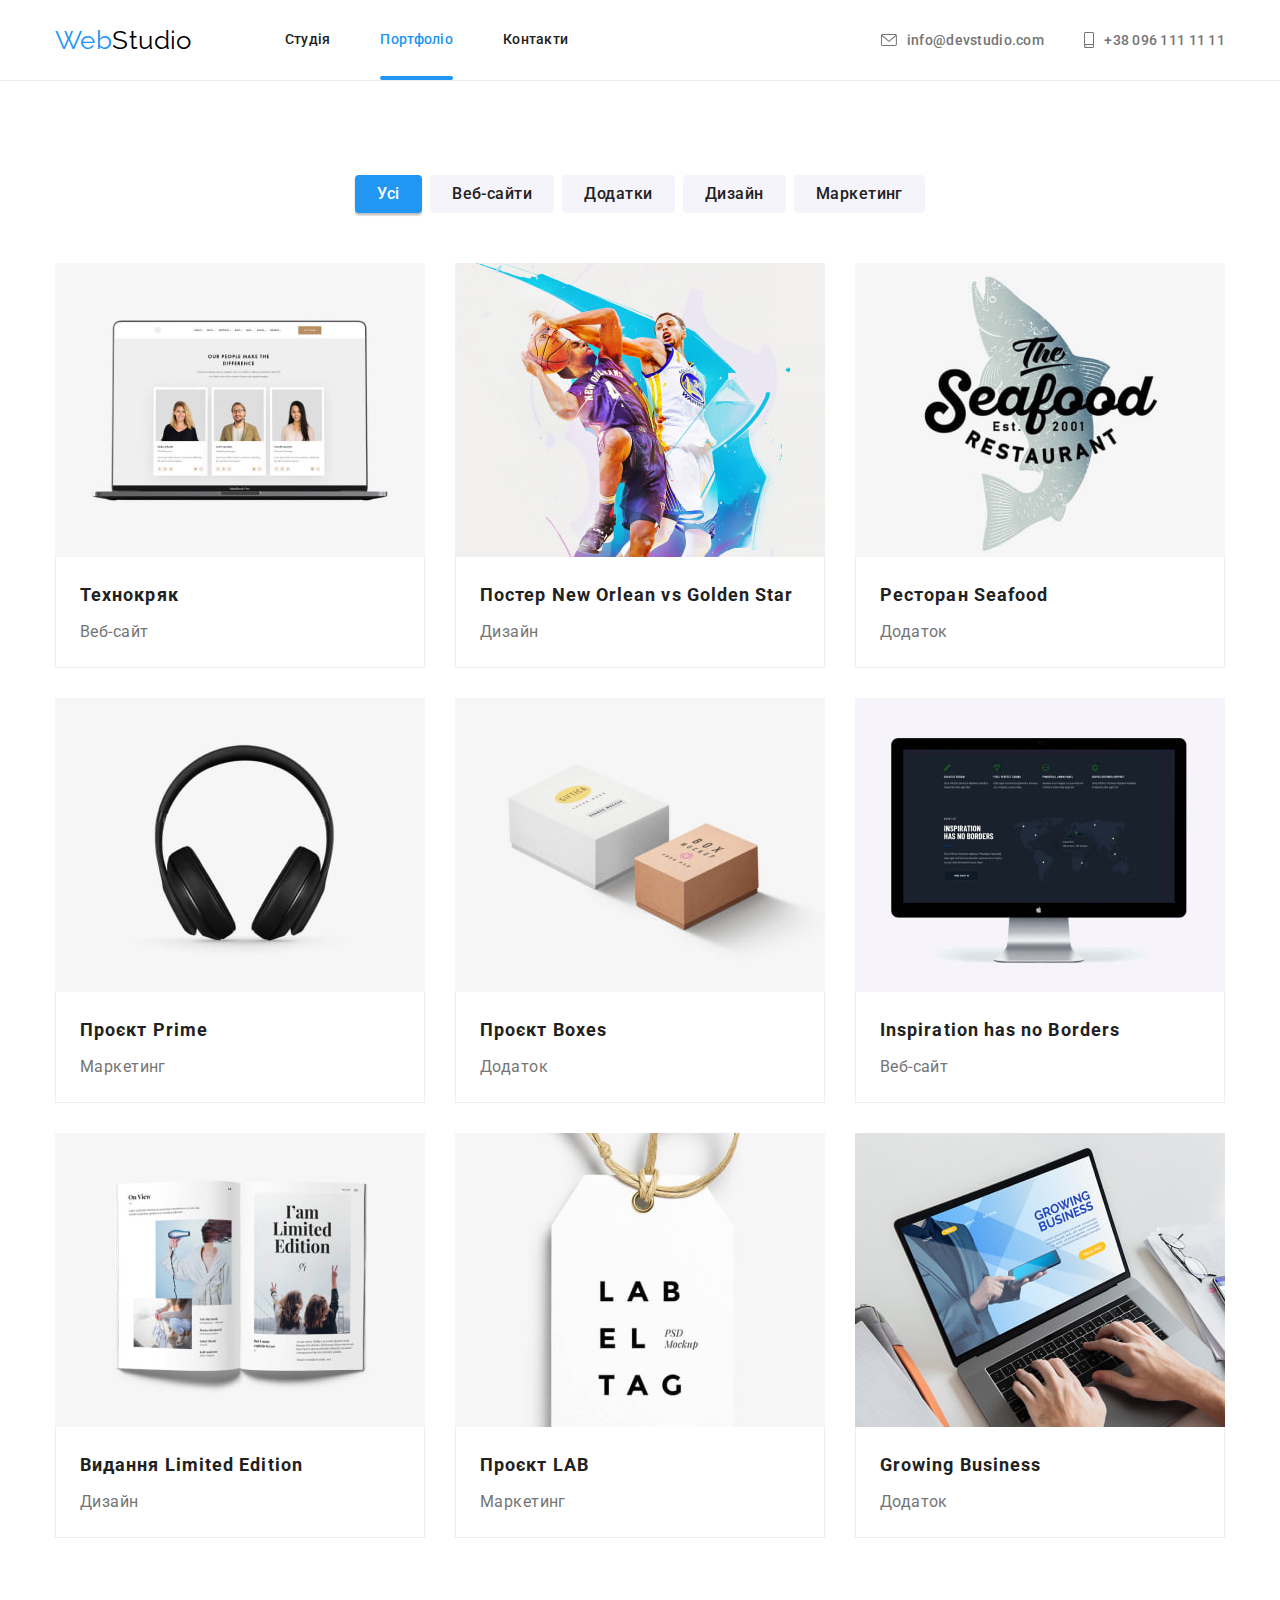
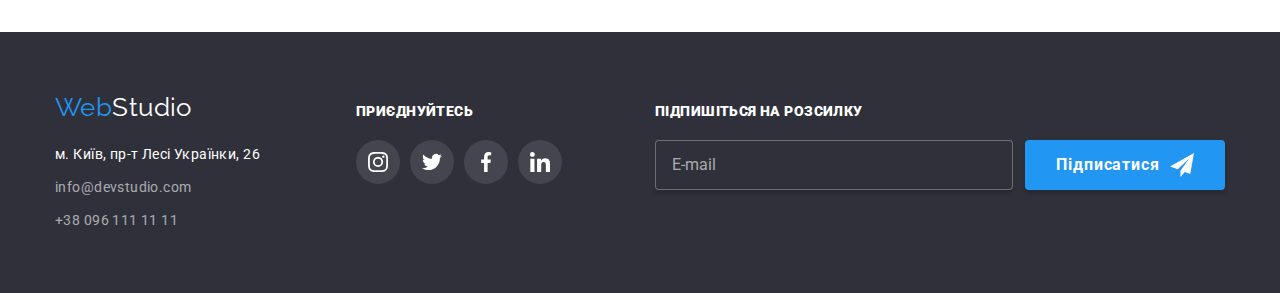
==== portfolio.html @ 174750b1 "Скопіював файли з попередньої роботи" ====
<!DOCTYPE html>
<html lang="uk">
  <head>
    <meta charset="UTF-8" />
    <meta http-equiv="X-UA-Compatible" content="IE=edge" />
    <meta name="viewport" content="width=device-width, initial-scale=1.0" />
    <title>Портфоліо</title>
    <link rel="preconnect" href="https://fonts.googleapis.com" />
    <link rel="preconnect" href="https://fonts.gstatic.com" crossorigin />
    <link
      href="https://fonts.googleapis.com/css2?family=Raleway:wght@700&family=Roboto:wght@400;500;700;900&display=swap"
      rel="stylesheet"
    />
    <link
      rel="stylesheet"
      href="https://cdnjs.cloudflare.com/ajax/libs/modern-normalize/1.1.0/modern-normalize.min.css"
    />
    <link rel="stylesheet" href="./css/styles.css" />
  </head>
  <body>
    <!-- Шапка -->

    <header class="header">
      <div class="container flex">
        <nav class="nav">
          <a href="./index.html" class="logo link"
            >Web<span class="logo-item">Studio</span></a
          >

          <ul class="nav-list list">
            <li class="item"><a href="./index.html" class="link">Студія</a></li>
            <li class="item">
              <a href="./portfolio.html" class="link current">Портфоліо</a>
            </li>
            <li class="item"><a href="" class="link">Контакти</a></li>
          </ul>
        </nav>
        <ul class="header-contact list">
          <li class="item">
            <a href="mailto:info@devstudio.com" class="link">
              <span class="icon-wrapper">
                <svg class="item-icon" width="16" height="16">
                  <use href="./images/icons.svg#icon-envelope"></use>
                </svg> </span
              >info@devstudio.com</a
            >
          </li>
          <li class="item">
            <a href="tel:+380961111111" class="link">
              <span class="icon-wrapper">
                <svg class="item-icon" width="10" height="16">
                  <use href="./images/icons.svg#icon-smartphone"></use>
                </svg> </span
              >+38 096 111 11 11</a
            >
          </li>
        </ul>
      </div>
    </header>

    <!--  Портфоліо  -->

    <main>
      <section class="section">
        <div class="container">
          <h1 class="section-title visually-hidden">Портфоліо</h1>

          <!-- Фільтр -->

          <ul class="filter list">
            <li class="item">
              <button type="button" class="button portfolio current">
                Усі
              </button>
            </li>
            <li class="item">
              <button type="button" class="button portfolio">Веб-сайти</button>
            </li>
            <li class="item">
              <button type="button" class="button portfolio">Додатки</button>
            </li>
            <li class="item">
              <button type="button" class="button portfolio">Дизайн</button>
            </li>
            <li class="item">
              <button type="button" class="button portfolio">Маркетинг</button>
            </li>
          </ul>

          <!-- Роботи -->

          <ul class="works-list list">
            <li class="item">
              <a class="link" href="">
                <div class="works-trumb">
                  <img
                    src="./images/technocrack.jpg"
                    class="image"
                    alt="Технокряк"
                    width="370"
                  />
                  <div class="works-overlay">
                    <div class="trumb-text">
                      <p class="text">
                        Ресурс пропонує комплексні пропозиції з різним рівнем
                        функціоналу та сервісів. Все це дозволить відвідувачу
                        отримати вичерпні відомості про компанію чи приватну
                        особу.
                      </p>
                    </div>
                  </div>
                </div>
                <div class="frame">
                  <h2 class="title">Технокряк</h2>
                  <p class="text">Веб-сайт</p>
                </div>
              </a>
            </li>
            <li class="item">
              <a class="link" href="">
                <div class="works-trumb">
                  <img
                    src="./images/basketball.jpg"
                    class="image"
                    alt="Постер Нью-Орлеан проти Голден Стар"
                    width="370"
                  />
                  <div class="works-overlay">
                    <div class="trumb-text">
                      <p class="text">
                        Ресурс пропонує комплексні пропозиції з різним рівнем
                        функціоналу та сервісів. Все це дозволить відвідувачу
                        отримати вичерпні відомості про компанію чи приватну
                        особу.
                      </p>
                    </div>
                  </div>
                </div>
                <div class="frame">
                  <h2 class="title">Постер New Orlean vs Golden Star</h2>
                  <p class="text">Дизайн</p>
                </div>
              </a>
            </li>
            <li class="item">
              <a class="link" href="">
                <div class="works-trumb">
                  <img
                    src="./images/seafood.jpg"
                    class="image"
                    alt="Ресторан морської їжі"
                    width="370"
                  />
                  <div class="works-overlay">
                    <div class="trumb-text">
                      <p class="text">
                        Ресурс пропонує комплексні пропозиції з різним рівнем
                        функціоналу та сервісів. Все це дозволить відвідувачу
                        отримати вичерпні відомості про компанію чи приватну
                        особу.
                      </p>
                    </div>
                  </div>
                </div>
                <div class="frame">
                  <h2 class="title">Ресторан Seafood</h2>
                  <p class="text">Додаток</p>
                </div>
              </a>
            </li>
            <li class="item">
              <a class="link" href="">
                <div class="works-trumb">
                  <img
                    src="./images/prime.jpg"
                    class="image"
                    alt="Проєкт Прайм"
                    width="370"
                  />
                  <div class="works-overlay">
                    <div class="trumb-text">
                      <p class="text">
                        Ресурс пропонує комплексні пропозиції з різним рівнем
                        функціоналу та сервісів. Все це дозволить відвідувачу
                        отримати вичерпні відомості про компанію чи приватну
                        особу.
                      </p>
                    </div>
                  </div>
                </div>
                <div class="frame">
                  <h2 class="title">Проєкт Prime</h2>
                  <p class="text">Маркетинг</p>
                </div>
              </a>
            </li>
            <li class="item">
              <a class="link" href="">
                <div class="works-trumb">
                  <img
                    src="./images/boxes.jpg"
                    class="image"
                    alt="Проєкт Коробки"
                    width="370"
                  />
                  <div class="works-overlay">
                    <div class="trumb-text">
                      <p class="text">
                        Ресурс пропонує комплексні пропозиції з різним рівнем
                        функціоналу та сервісів. Все це дозволить відвідувачу
                        отримати вичерпні відомості про компанію чи приватну
                        особу.
                      </p>
                    </div>
                  </div>
                </div>
                <div class="frame">
                  <h2 class="title">Проєкт Boxes</h2>
                  <p class="text">Додаток</p>
                </div>
              </a>
            </li>
            <li class="item">
              <a class="link" href="">
                <div class="works-trumb">
                  <img
                    class="image"
                    src="./images/inspiration.jpg"
                    alt="Натхнення не має кордонів"
                    width="370"
                  />
                  <div class="works-overlay">
                    <div class="trumb-text">
                      <p class="text">
                        Ресурс пропонує комплексні пропозиції з різним рівнем
                        функціоналу та сервісів. Все це дозволить відвідувачу
                        отримати вичерпні відомості про компанію чи приватну
                        особу.
                      </p>
                    </div>
                  </div>
                </div>
                <div class="frame">
                  <h2 class="title" lang="en">Inspiration has no Borders</h2>
                  <p class="text">Веб-сайт</p>
                </div>
              </a>
            </li>
            <li class="item">
              <a class="link" href="">
                <div class="works-trumb">
                  <img
                    class="image"
                    src="./images/edition.jpg"
                    alt="Обмежене видання"
                    width="370"
                  />
                  <div class="works-overlay">
                    <div class="trumb-text">
                      <p class="text">
                        Ресурс пропонує комплексні пропозиції з різним рівнем
                        функціоналу та сервісів. Все це дозволить відвідувачу
                        отримати вичерпні відомості про компанію чи приватну
                        особу.
                      </p>
                    </div>
                  </div>
                </div>
                <div class="frame">
                  <h2 class="title">Видання Limited Edition</h2>
                  <p class="text">Дизайн</p>
                </div>
              </a>
            </li>
            <li class="item">
              <a class="link" href="">
                <div class="works-trumb">
                  <img
                    src="./images/lab.jpg"
                    class="image"
                    alt="Проєкт Лаб"
                    width="370"
                  />
                  <div class="works-overlay">
                    <div class="trumb-text">
                      <p class="text">
                        Ресурс пропонує комплексні пропозиції з різним рівнем
                        функціоналу та сервісів. Все це дозволить відвідувачу
                        отримати вичерпні відомості про компанію чи приватну
                        особу.
                      </p>
                    </div>
                  </div>
                </div>
                <div class="frame">
                  <h2 class="title">Проєкт LAB</h2>
                  <p class="text">Маркетинг</p>
                </div>
              </a>
            </li>
            <li class="item">
              <a class="link" href="">
                <div class="works-trumb">
                  <img
                    class="image"
                    src="./images/business.jpg"
                    alt="Зростаючий бізнес"
                    width="370"
                  />
                  <div class="works-overlay">
                    <div class="trumb-text">
                      <p class="text">
                        Ресурс пропонує комплексні пропозиції з різним рівнем
                        функціоналу та сервісів. Все це дозволить відвідувачу
                        отримати вичерпні відомості про компанію чи приватну
                        особу.
                      </p>
                    </div>
                  </div>
                </div>
                <div class="frame">
                  <h2 class="title" lang="en">Growing Business</h2>
                  <p class="text">Додаток</p>
                </div>
              </a>
            </li>
          </ul>
        </div>
      </section>
    </main>

    <!-- Футер -->

    <footer class="footer">
      <div class="container basement">
        <div>
          <a href="./index.html" class="logo indent"
            >Web<span class="logo-item">Studio</span></a
          >

          <address class="address">
            м. Київ, пр-т Лесі Українки, 26
            <ul class="address-contact list">
              <li class="item">
                <a href="mailto:info@devstudio.com" class="link"
                  >info@devstudio.com</a
                >
              </li>
              <li class="item">
                <a href="tel:+380961111111" class="link">+38 096 111 11 11</a>
              </li>
            </ul>
          </address>
        </div>
        <div class="footer-socials">
          <b class="text">приєднуйтесь</b>
          <ul class="socials list">
            <li class="item">
              <a href="" class="link-socials">
                <svg class="item-icon" width="20" height="20">
                  <use href="./images/icons.svg#icon-instagram"></use>
                </svg>
              </a>
            </li>
            <li class="item">
              <a href="" class="link-socials">
                <svg class="item-icon" width="20" height="20">
                  <use href="./images/icons.svg#icon-twitter"></use>
                </svg>
              </a>
            </li>
            <li class="item">
              <a href="" class="link-socials">
                <svg class="item-icon" width="20" height="20">
                  <use href="./images/icons.svg#icon-facebook"></use>
                </svg>
              </a>
            </li>
            <li class="item">
              <a href="" class="link-socials">
                <svg class="item-icon" width="20" height="20">
                  <use href="./images/icons.svg#icon-linkedin"></use>
                </svg>
              </a>
            </li>
          </ul>
        </div>
        <div class="footer-distribution">
          <b class="text">Підпишіться на розсилку</b>
          <form class="form">
            <input
              class="form-input"
              type="email"
              name="mail"
              autocomplete="off"
              placeholder="E-mail"
            />
            <button class="button" type="submit">Підписатися
              <svg class="button-icon" width="24" height="24">
                <use href="./images/icons.svg#icon-send"></use>
              </svg>
            </button>
          </form>
        </div>
      </div>
    </footer>
  </body>
</html>
---- css/styles.css ----
/* колір основного тексту #212121 */
/* колір заголовків #212121 */
/* вторинний колір тексту #757575 */
/* колір основного фону #FFFFFF */
/* вторинний колір фону #2f303a */
/* акцент #2196F3 */

:root {
  --primary-text-color: #757575;
  --title-text-color: #212121;
  --accent-color: #2196f3;
  --primary-white-color: #ffffff;
  --secondary-background-color: #2f303a;
  --third-background-color: #f5f4fa;
  --hero-background-color: #c4c4c4;
  --black-color: #000000;
  --transparent-white-color: rgba(255, 255, 255, 0.6);
  --curiousblue-color: #188ce8;
  --gallery-color: #eeeeee;
  --shadow-color: rgba(0, 0, 0, 0.25);
  --backdrop-color: rgba(0, 0, 0, 0.2);
  --bombay-color: #afb1b8;
}

body {
  background-color: var(--primary-white-color);
  color: var(--primary-text-color);

  font-family: "Roboto", sans-serif;
  font-size: 14px;
  line-height: 1.71;
  letter-spacing: 0.03em;
}

.image {
  display: block;
}

.container {
  width: 1200px;
  margin-left: auto;
  margin-right: auto;
  padding-left: 15px;
  padding-right: 15px;
}

.list {
  margin: 0;
  padding: 0;
  list-style: none;
}

/* Логотип */

.logo {
  color: var(--accent-color);

  font-family: "Raleway", sans-serif;
  font-size: 26px;
  line-height: 1.19;
  text-decoration: none;
}
.container.flex {
  display: flex;
  justify-content: space-between;
  align-items: center;
}
.container.basement {
  display: flex;
  align-items: baseline;
}
.header {
  border-bottom: 1px solid #ececec;
}
.header .logo-item {
  color: var(--black-color);
}

/*  Навігація  */
.nav {
  display: flex;
  align-items: center;
}
.nav-list,
.header-contact {
  display: flex;

  font-weight: 500;
  line-height: 1.14;
  letter-spacing: 0.02em;
}
.nav-list {
  margin-left: 93px;
}
.nav-list .item:not(:last-child) {
  margin-right: 50px;
}
.nav-list .link {
  display: block;
  padding-top: 32px;
  padding-bottom: 32px;

  color: var(--title-text-color);
  text-decoration: none;

  transition: color 250ms cubic-bezier(0.4, 0, 0.2, 1);
}

.nav-list .link.current {
  position: relative;

  color: var(--accent-color);
}

.nav-list .link.current::after {
  position: absolute;
  left: 0;
  bottom: 0;

  content: "";
  width: 100%;
  height: 4px;

  background-color: var(--accent-color);
  border-radius: 2px;
}
.header-contact .item + .item {
  margin-left: 40px;
}
.header-contact .icon-wrapper {
  vertical-align: text-bottom;
  margin-right: 10px;
  font-size: 0;
}
.header-contact .item-icon {
  fill: currentColor;
}
.header-contact .link {
  padding-top: 32px;
  padding-bottom: 32px;

  color: var(--primary-text-color);
  text-decoration: none;

  transition: color 250ms cubic-bezier(0.4, 0, 0.2, 1);
}

/*  Герой  */

.hero {
  max-width: 1600px;
  height: 600px;
  margin: 0 auto;
  background-color: var(--hero-background-color);
  background-image: linear-gradient(
      to right,
      rgba(47, 48, 58, 0.4),
      rgba(47, 48, 58, 0.4)
    ),
    url(../images/banner.jpg);
  background-repeat: no-repeat;
  background-position: center;
  background-size: cover;
  border: 1px solid #000000;
  box-shadow: 0px 4px 4px rgba(0, 0, 0, 0.25);
  text-align: center;
}
.hero-title {
  max-width: 696px;
  padding-top: 200px;
  margin-top: 0;
  margin-bottom: 30px;
  margin-left: auto;
  margin-right: auto;

  color: var(--primary-white-color);

  font-weight: 900;
  font-size: 44px;
  line-height: 1.36;
  letter-spacing: 0.06em;
  text-transform: uppercase;
}

/* Модальне вікно */

.backdrop {
  position: fixed;
  top: 0;
  left: 0;
  width: 100%;
  height: 100%;

  background-color: var(--backdrop-color);
  z-index: 2;
  opacity: 1;
  transition: opacity 250ms cubic-bezier(0.4, 0, 0.2, 1),
    visibility 250ms cubic-bezier(0.4, 0, 0.2, 1);
}
.backdrop.is-hidden {
  visibility: hidden;
  opacity: 0;
  pointer-events: none;
}
.backdrop.is-hidden .modal {
  transform: translate(-50%, -50%) scale(1.1);
}
.modal {
  position: absolute;
  top: 50%;
  left: 50%;
  padding: 40px;

  min-width: 528px;

  background-color: var(--primary-white-color);
  box-shadow: 0px 1px 3px rgba(0, 0, 0, 0.12), 0px 1px 1px rgba(0, 0, 0, 0.14),
    0px 2px 1px rgba(0, 0, 0, 0.2);
  border-radius: 4px;

  transform: translate(-50%, -50%) scale(1);
  transition: transform 250ms cubic-bezier(0.4, 0, 0.2, 1);
}

.modal > .button {
  position: absolute;
  top: 8px;
  right: 8px;
  display: flex;
  justify-content: center;
  align-items: center;

  width: 30px;
  height: 30px;
  border-radius: 50px;
  background-color: transparent;
  border: 1px solid rgba(0, 0, 0, 0.1);
  margin: 0;
  padding: 0;
}
.modal .modal-icon {
  fill: var(--black-color);

  transition: fill 250ms cubic-bezier(0.4, 0, 0.2, 1);
}
.modal > .button:hover .modal-icon,
.modal > .button:focus .modal-icon {
  fill: var(--accent-color);
}

/* Форма заявки а модальному вікні */

.modal-form-title {
  display: inline-flex;

  margin-bottom: 12px;

  color: var(--title-text-color);

  font-size: 20px;
  line-height: 1.15;
}
.modal-form-field {
  position: relative;
  display: flex;
  flex-direction: column;

  margin-bottom: 10px;

  text-align: left;
}
.modal-form-field.indent {
  margin-bottom: 20px;
}
.modal-form-label {
  margin-bottom: 4px;

  font-size: 12px;
  line-height: 1.17;
  letter-spacing: 0.01em;
}
.modal-form-wrapper {
  position: relative;

  color: var(--title-text-color);
}
.modal-form-input {
  width: 100%;
  max-height: 40px;
  padding-top: 12px;
  padding-bottom: 12px;
  padding-left: 42px;
  padding-right: 15px;

  color: var(--title-text-color);
  cursor: pointer;
  border: 1px solid rgba(33, 33, 33, 0.2);
  border-radius: 4px;

  font-size: 12px;
  line-height: 1.17;
  letter-spacing: 0.01em;

  transition: border-color 250ms cubic-bezier(0.4, 0, 0.2, 1);
}
.modal-form-input:focus,
.modal-form-comment:focus {
  outline: none;
  border-color: var(--accent-color);
}
.modal-form-icon {
  position: absolute;
  top: 50%;
  left: 15px;

  fill: currentColor;

  transform: translateY(-50%);
  transition: fill 250ms cubic-bezier(0.4, 0, 0.2, 1);
}
.modal-form-input:focus + .modal-form-icon {
  fill: var(--accent-color);
}
.modal-form-comment {
  padding: 12px 16px;
  min-height: 120px;

  resize: none;
  border: 1px solid rgba(33, 33, 33, 0.2);
  border-radius: 4px;
  cursor: pointer;

  font-size: 12px;
  line-height: 1.17;
  letter-spacing: 0.01em;

  transition: border-color 250ms cubic-bezier(0.4, 0, 0.2, 1);
}
.modal-form-comment::placeholder {
  letter-spacing: 0.01em;
  color: rgba(117, 117, 117, 0.5);
}

.modal-form-checkbox {
  margin-bottom: 30px;
}
.modal-checkbox-label {
  display: flex;
  align-items: center;
  justify-content: center;
}
.modal-checkbox-label .modal-checkbox-icon {
  display: inline-block;
  position: relative;
  width: 16px;
  height: 16px;
  margin-right: 8px;
  border-radius: 2px;
  border: 2px solid var(--black-color);

  background-color: transparent;
  transition: background-color 250ms cubic-bezier(0.4, 0, 0.2, 1),
    border-color 250ms cubic-bezier(0.4, 0, 0.2, 1);
}
.icon-policy-check {
  display: inline-block;
  position: absolute;
  top: 50%;
  left: 50%;
  transform: translate(-50%, -50%);

  background-color: transparent;

  opacity: 0;
  transition: opacity 250ms cubic-bezier(0.4, 0, 0.2, 1);
}
.modal-form-policy:focus + .modal-checkbox-label .modal-checkbox-icon {
  outline: 1px solid var(--accent-color);
}
.modal-form-policy:checked + .modal-checkbox-label .icon-policy-check {
  opacity: 1;
}
.modal-form-policy:checked + .modal-checkbox-label .modal-checkbox-icon {
  background-color: var(--accent-color);
  border-color: var(--accent-color);
}
.modal-form-link {
  color: var(--accent-color);
}
.form > .button,
.modal-form .button {
  display: flex;
  align-items: center;
  justify-content: center;

  min-width: 200px;

  color: var(--primary-white-color);
  background-color: var(--accent-color);
  border: 0;
  border-radius: 4px;

  box-shadow: 0px 4px 4px rgba(0, 0, 0, 0.15);
  transition: background-color 1000ms cubic-bezier(0.4, 0, 0.2, 1);
}
.modal-form .button {
  margin: 0 auto;
  padding: 10px 52px;
}

/*  Секція  */

.section {
  padding-bottom: 94px;
  padding-top: 94px;
}
.section.indent {
  padding-top: 0;
}
.section-title {
  margin-top: 0;
  margin-bottom: 0;

  color: var(--title-text-color);

  font-weight: 700;
  font-size: 36px;
  line-height: 1.17;
  text-align: center;
}
.visually-hidden {
  position: absolute;
  width: 1px;
  height: 1px;
  margin: -1px;
  border: 0;
  padding: 0;

  white-space: nowrap;
  clip-path: inset(100%);
  clip: rect(0 0 0 0);
  overflow: hidden;
}
.section .section-title {
  margin-bottom: 50px;
}

/*  Якості  */

.qualities-list {
  display: flex;
}
.qualities-list > .item,
.team-list > .item {
  width: calc((100% - 90px) / 4);
  margin-right: 30px;
}
.qualities-list .icon-wrapper {
  display: flex;
  height: 120px;
  margin-bottom: 30px;
  justify-content: center;
  align-items: center;

  border-radius: 4px;
  background-color: var(--third-background-color);
}

.qualities-list .item:last-child,
.team-list .item:last-child {
  margin-right: 0px;
}

.qualities-list .title {
  margin-top: 0;
  margin-bottom: 10px;

  color: var(--title-text-color);
  font-size: inherit;
  font-weight: 700;
  line-height: 1.14;
  text-transform: uppercase;
}
.qualities-list .text {
  margin-top: 0;
  margin-bottom: 0;
}

/*  Профіль  */

.profile {
  display: flex;
}
.profile .item {
  position: relative;
  width: calc((100% - 60px) / 3);
}
.profile .item:not(:last-child) {
  margin-right: 30px;
}
.profile .trumb {
  position: absolute;
  bottom: 0;
  left: 0;

  display: inline-block;
  width: 100%;
  background-color: rgba(47, 48, 58, 0.8);
  text-align: center;
}
.trumb .text {
  margin: 0;
  padding-top: 27px;
  padding-bottom: 27px;
  color: var(--primary-white-color);

  font-weight: 700;
  line-height: 1.14;
  text-transform: uppercase;
}

/* Команда */

.section.team-bg {
  background-color: var(--third-background-color);
}
.team-list {
  display: flex;
}
.team-list > .item {
  background-color: var(--primary-white-color);
  box-shadow: 0px 1px 3px rgba(0, 0, 0, 0.12), 0px 1px 1px rgba(0, 0, 0, 0.14),
    0px 2px 1px rgba(0, 0, 0, 0.2);
  border-radius: 0px 0px 4px 4px;

  font-size: 16px;
  line-height: 1.19;
  text-align: center;
}
.team-list .item-body {
  padding-top: 30px;
  padding-bottom: 30px;
  padding-left: 10px;
  padding-right: 10px;
}
.team-list .title {
  color: var(--title-text-color);

  font-weight: 500;
  font-size: inherit;
}
.team-list .image,
.team-list .text,
.team-list .title {
  margin-top: 0;
  margin-bottom: 0;
}
.team-list .title {
  margin-bottom: 10px;
}
.team-list .text {
  margin-bottom: 16px;
}
.socials {
  line-height: 0;
  display: flex;
  justify-content: center;
}
.socials .item {
  margin-right: 10px;
}
.socials .item:last-child {
  margin-right: 0;
}
.socials .link-socials {
  display: flex;
  align-items: center;
  justify-content: center;
  width: 44px;
  height: 44px;
  border-radius: 50px;

  background-color: rgba(255, 255, 255, 0.1);
  color: var(--primary-white-color);
  cursor: pointer;

  transition: background-color 250ms cubic-bezier(0.4, 0, 0.2, 1);
}
.socials.team .link-socials {
  background-color: var(--primary-white-color);
  color: var(--bombay-color);

  transition: background-color 250ms cubic-bezier(0.4, 0, 0.2, 1),
    color 250ms cubic-bezier(0.4, 0, 0.2, 1);
}
.socials .link-socials:hover,
.socials .link-socials:focus {
  background-color: var(--accent-color);
}

.socials.team .link-socials:hover,
.socials.team .link-socials:focus {
  background-color: var(--accent-color);
  color: var(--primary-white-color);
}
.socials .link-socials {
  color: inherit;
}
.link-socials > .item-icon {
  fill: currentColor;
}

/* Постійні клиенти */

.client-list {
  display: flex;
}
.client-list > .item {
  width: calc((100% - 150px) / 6);
  margin-right: 30px;

  color: var(--bombay-color);
}
.client-list > .item:last-child {
  margin-right: 0;
}
.client-link {
  display: flex;
  height: 92px;
  justify-content: center;
  align-items: center;
  border: 1px solid var(--bombay-color);
  border-radius: 4px;
  transition: border-color 250ms cubic-bezier(0.4, 0, 0.2, 1),
    color 250ms cubic-bezier(0.4, 0, 0.2, 1);
  color: inherit;
}
.client-list .client-link:hover,
.client-list .client-link:focus {
  color: var(--accent-color);
  border-color: var(--accent-color);
}
.client-link .item-icon {
  fill: currentColor;
}

/*  Футер  */

.footer {
  background-color: var(--secondary-background-color);
  padding-top: 60px;
  padding-bottom: 60px;
}
.logo.indent {
  display: inline-block;
  margin-bottom: 20px;
}
.footer .logo-item {
  color: var(--primary-white-color);
}
.address {
  color: var(--primary-white-color);
  min-width: 231px;

  font-style: inherit;
}
.address-contact .link {
  color: var(--transparent-white-color);
  text-decoration: none;

  transition: color 250ms cubic-bezier(0.4, 0, 0.2, 1);
}
.address-contact {
  margin-top: 9px;
}
.address-contact .item:first-child {
  margin-bottom: 9px;
}
.footer-socials,
.footer-distribution {
  font-weight: 700;
  line-height: 1.14;
  text-transform: uppercase;

  color: var(--primary-white-color);
}
.footer-socials {
  margin-left: 70px;
}
.footer-distribution {
  margin-left: 93px;
}
.footer-socials > .text,
.footer-distribution > .text {
  display: inline-flex;
  margin-bottom: 20px;
}
.socials-list,
.form {
  display: flex;
}

/* Форма підписки на розсилання у футері. */

.form-input {
  min-width: 358px;
  padding: 0px 16px;

  border: 1px solid rgba(255, 255, 255, 0.3);
  border-radius: 4px;

  color: var(--primary-white-color);
  background-color: var(--secondary-background-color);
  box-shadow: 0px 4px 4px rgba(0, 0, 0, 0.15);
}
.form-input,
.form-input::placeholder {
  font-size: 16px;
  line-height: 1.25;
}
.form-input::placeholder {
  color: var(--transparent-white-color);
}
.form > .button {
  padding: 10px 28px;
  margin-left: 12px;
  min-width: 200px;
}
.button-icon {
  margin-left: 10px;
  fill: var(--primary-white-color);
}
.link:hover,
.link:focus {
  color: var(--accent-color);
}

/*  Кнопка  */

.button {
  background-color: var(--primary-white-color);
  color: var(--title-text-color);

  font-family: inherit;
  font-weight: 700;
  font-size: 16px;
  line-height: 1.88;
  letter-spacing: 0.06em;
  cursor: pointer;

  border-radius: 4px;
}

.button.primary {
  background-color: var(--accent-color);
  color: var(--primary-white-color);

  padding: 10px 32px;
  border-width: 0;
  min-width: 200px;
  box-shadow: 0px 4px 4px rgba(0, 0, 0, 0.15);

  transition: background-color 250ms cubic-bezier(0.4, 0, 0.2, 1);
}
.button.primary:hover,
.button.primary:focus,
.form > .button:hover,
.form > .button:focus,
.modal-form .button:hover,
.modal-form .button:focus {
  background-color: var(--curiousblue-color);
}

/*  Портфоліо  */

/*  Фільтр  */

.filter {
  display: flex;
  justify-content: center;
  margin-bottom: 50px;
}
.filter .item {
  margin-right: 8px;
}
.filter .item:last-child {
  margin-right: 0;
}
.button.portfolio {
  padding: 6px 22px;
  border-width: 0;
  min-width: 67px;
  background-color: var(--third-background-color);

  font-weight: 500;
  line-height: 1.62;
  letter-spacing: 0.03em;

  transition: background-color 250ms cubic-bezier(0.4, 0, 0.2, 1),
    color 250ms cubic-bezier(0.4, 0, 0.2, 1),
    box-shadow 250ms cubic-bezier(0.4, 0, 0.2, 1);
}
.button.current,
.button.portfolio:hover,
.button.portfolio:focus {
  background-color: var(--accent-color);
  color: var(--primary-white-color);
  box-shadow: 0px 3px 1px rgba(0, 0, 0, 0.1), 0px 1px 2px rgba(0, 0, 0, 0.08),
    0px 2px 2px rgba(0, 0, 0, 0.12);
}

/*  Роботи  */

.works-list {
  display: flex;
  flex-wrap: wrap;
}
.works-list .item {
  width: calc((100% - 60px) / 3);
  margin-right: 30px;
  margin-bottom: 30px;

  background-color: var(--primary-white-color);
}
.works-list .link {
  display: block;
  text-decoration: none;

  transition: box-shadow 250ms cubic-bezier(0.4, 0, 0.2, 1);
}

.works-list .item:nth-child(3n) {
  margin-right: 0px;
}
.works-list .item:nth-last-child(-n + 3) {
  margin-bottom: 0px;
}
.works-list .title {
  margin-top: 0;
  margin-bottom: 4px;
  color: var(--title-text-color);

  font-weight: 700;
  font-size: 18px;
  line-height: 2;
  letter-spacing: 0.06em;
}
.works-trumb {
  position: relative;
  overflow: hidden;
}

.works-overlay {
  position: absolute;
  top: 0;
  left: 0;

  width: 100%;
  height: 100%;

  background-color: rgba(33, 150, 243, 0.9);
  transform: translateY(100%);
  transition: transform 250ms cubic-bezier(0.4, 0, 0.2, 1);

  opacity: 1;
}
.trumb-text {
  position: absolute;
  top: 50%;
  left: 50%;

  transform: translate(-50%, -50%);
  opacity: 0;
  transition: opacity 250ms cubic-bezier(0.4, 0, 0.2, 1);
}
.works-list .link:hover .trumb-text,
.works-list .link:focus .trumb-text {
  opacity: 1;
}
.works-list .link:hover .works-overlay,
.works-list .link:focus .works-overlay {
  transform: translateY(0);
}

.trumb-text > .text {
  margin: 0;
  min-width: 322px;

  font-size: 18px;
  line-height: 1.56;
  color: var(--primary-white-color);
}
.frame {
  border-left: 1px solid var(--gallery-color);
  border-right: 1px solid var(--gallery-color);
  border-bottom: 1px solid var(--gallery-color);
  padding-top: 20px;
  padding-bottom: 20px;
  padding-left: 24px;
  padding-right: 24px;
}
.frame .text {
  margin-top: 0;
  margin-bottom: 0;
  color: var(--primary-text-color);

  font-size: 16px;
  line-height: 1.88;
}
.works-list .link:hover,
.works-list .link:focus {
  box-shadow: 0px 1px 1px rgba(0, 0, 0, 0.12), 0px 4px 4px rgba(0, 0, 0, 0.06),
    1px 4px 6px rgba(0, 0, 0, 0.16);
}
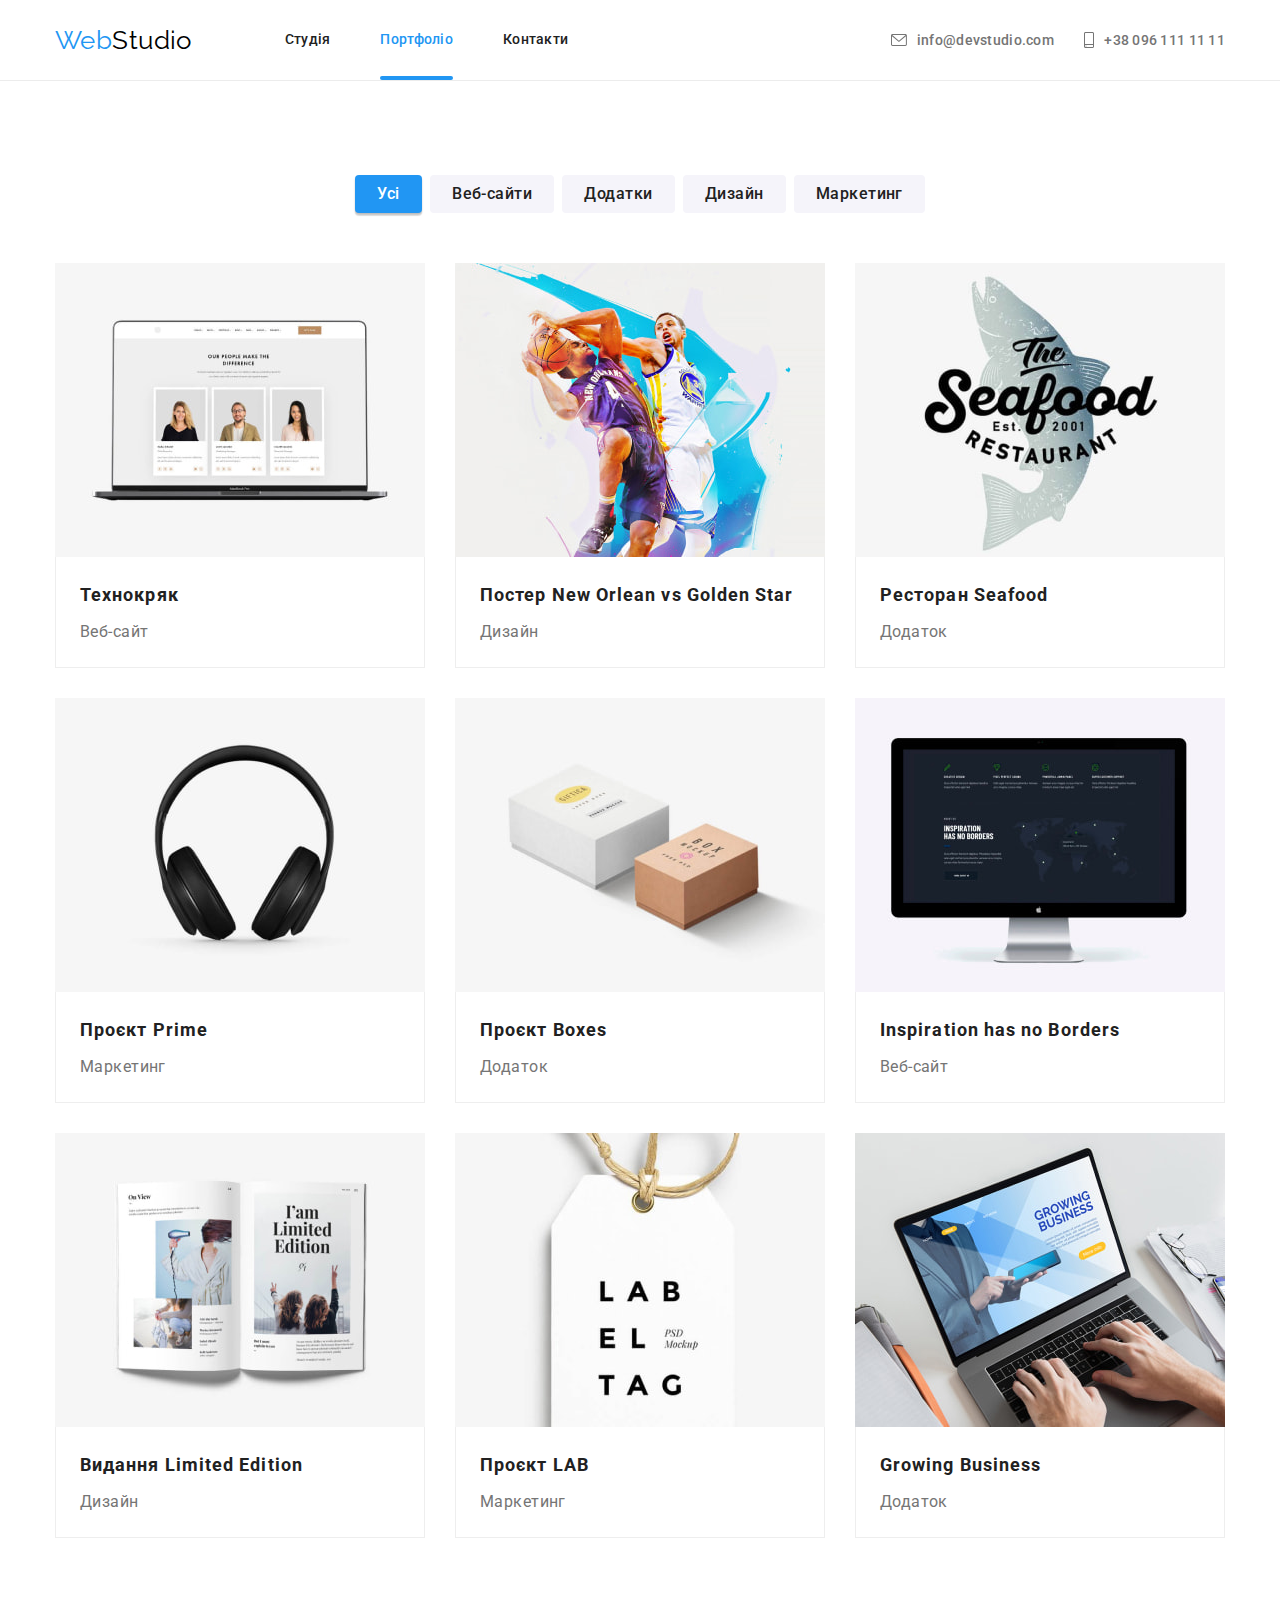
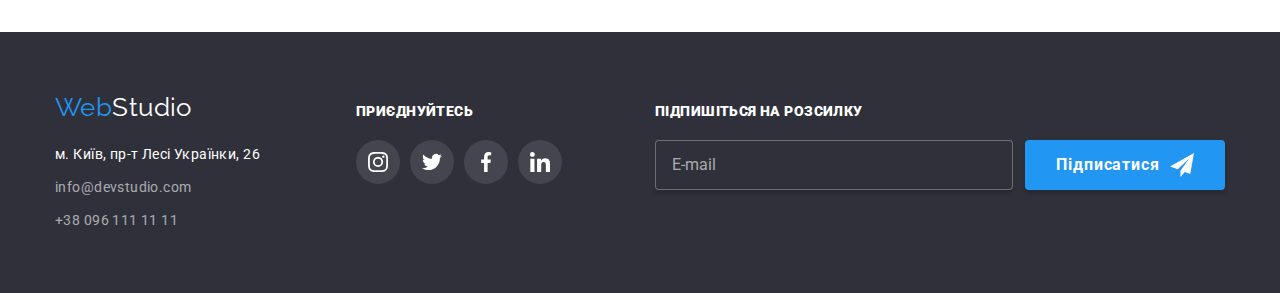
==== commit fdfc2d24: "Рефакторинг  header  за  методологією BEM" ====
--- a/portfolio.html
+++ b/portfolio.html
@@ -17,38 +17,41 @@
     />
     <link rel="stylesheet" href="./css/styles.css" />
   </head>
-  <body>
+  <body class="page">
     <!-- Шапка -->
 
     <header class="header">
       <div class="container flex">
         <nav class="nav">
           <a href="./index.html" class="logo link"
-            >Web<span class="logo-item">Studio</span></a
+            >Web<span class="logo__item">Studio</span></a
           >
 
-          <ul class="nav-list list">
-            <li class="item"><a href="./index.html" class="link">Студія</a></li>
-            <li class="item">
-              <a href="./portfolio.html" class="link current">Портфоліо</a>
-            </li>
-            <li class="item"><a href="" class="link">Контакти</a></li>
+          <ul class="nav__list list font">
+            <li class="nav__item">
+              <a href="./index.html" class="nav__link link">Студія</a>
+            </li>
+            <li class="nav__item">
+              <a href="./portfolio.html" class="nav__link nav__link--current link">Портфоліо</a>
+            </li>
+            <li class="nav__item"><a href="" class="nav__link link">Контакти</a></li>
           </ul>
         </nav>
-        <ul class="header-contact list">
-          <li class="item">
-            <a href="mailto:info@devstudio.com" class="link">
-              <span class="icon-wrapper">
-                <svg class="item-icon" width="16" height="16">
+
+        <ul class="header-contact list font">
+          <li class="header-contact__item">
+            <a href="mailto:info@devstudio.com" class="header-contact__link link">
+              <span class="header-contact__icon-wrapper">
+                <svg class="header-contact__icon" width="16" height="16">
                   <use href="./images/icons.svg#icon-envelope"></use>
                 </svg> </span
               >info@devstudio.com</a
             >
           </li>
-          <li class="item">
-            <a href="tel:+380961111111" class="link">
-              <span class="icon-wrapper">
-                <svg class="item-icon" width="10" height="16">
+          <li class="header-contact__item">
+            <a href="tel:+380961111111" class="header-contact__link link">
+              <span class="header-contact__icon-wrapper">
+                <svg class="header-contact__icon" width="10" height="16">
                   <use href="./images/icons.svg#icon-smartphone"></use>
                 </svg> </span
               >+38 096 111 11 11</a
@@ -335,7 +338,7 @@
       <div class="container basement">
         <div>
           <a href="./index.html" class="logo indent"
-            >Web<span class="logo-item">Studio</span></a
+            >Web<span class="logo__item logo__item--color-white">Studio</span></a
           >
 
           <address class="address">
--- a/css/styles.css
+++ b/css/styles.css
@@ -22,7 +22,7 @@
   --bombay-color: #afb1b8;
 }
 
-body {
+.page {
   background-color: var(--primary-white-color);
   color: var(--primary-text-color);
 
@@ -60,20 +60,23 @@
   line-height: 1.19;
   text-decoration: none;
 }
-.container.flex {
+.flex {
   display: flex;
   justify-content: space-between;
   align-items: center;
 }
-.container.basement {
+.basement {
   display: flex;
   align-items: baseline;
 }
 .header {
   border-bottom: 1px solid #ececec;
 }
-.header .logo-item {
+.logo__item {
   color: var(--black-color);
+}
+.logo__item--color-white {
+  color: var(--primary-white-color);
 }
 
 /*  Навігація  */
@@ -81,21 +84,20 @@
   display: flex;
   align-items: center;
 }
-.nav-list,
-.header-contact {
+.font {
   display: flex;
 
   font-weight: 500;
   line-height: 1.14;
   letter-spacing: 0.02em;
 }
-.nav-list {
+.nav__list {
   margin-left: 93px;
 }
-.nav-list .item:not(:last-child) {
+.nav__item:not(:last-child) {
   margin-right: 50px;
 }
-.nav-list .link {
+.nav__link {
   display: block;
   padding-top: 32px;
   padding-bottom: 32px;
@@ -106,13 +108,13 @@
   transition: color 250ms cubic-bezier(0.4, 0, 0.2, 1);
 }
 
-.nav-list .link.current {
+.nav__link--current {
   position: relative;
 
   color: var(--accent-color);
 }
 
-.nav-list .link.current::after {
+.nav__link--current::after {
   position: absolute;
   left: 0;
   bottom: 0;
@@ -124,18 +126,18 @@
   background-color: var(--accent-color);
   border-radius: 2px;
 }
-.header-contact .item + .item {
-  margin-left: 40px;
-}
-.header-contact .icon-wrapper {
+.header-contact__item:last-child {
+  margin-left: 30px;
+}
+.header-contact__icon-wrapper {
   vertical-align: text-bottom;
   margin-right: 10px;
   font-size: 0;
 }
-.header-contact .item-icon {
+.header-contact__icon {
   fill: currentColor;
 }
-.header-contact .link {
+.header-contact__link {
   padding-top: 32px;
   padding-bottom: 32px;
 
@@ -655,9 +657,7 @@
   display: inline-block;
   margin-bottom: 20px;
 }
-.footer .logo-item {
-  color: var(--primary-white-color);
-}
+
 .address {
   color: var(--primary-white-color);
   min-width: 231px;
@@ -730,6 +730,7 @@
   margin-left: 10px;
   fill: var(--primary-white-color);
 }
+
 .link:hover,
 .link:focus {
   color: var(--accent-color);
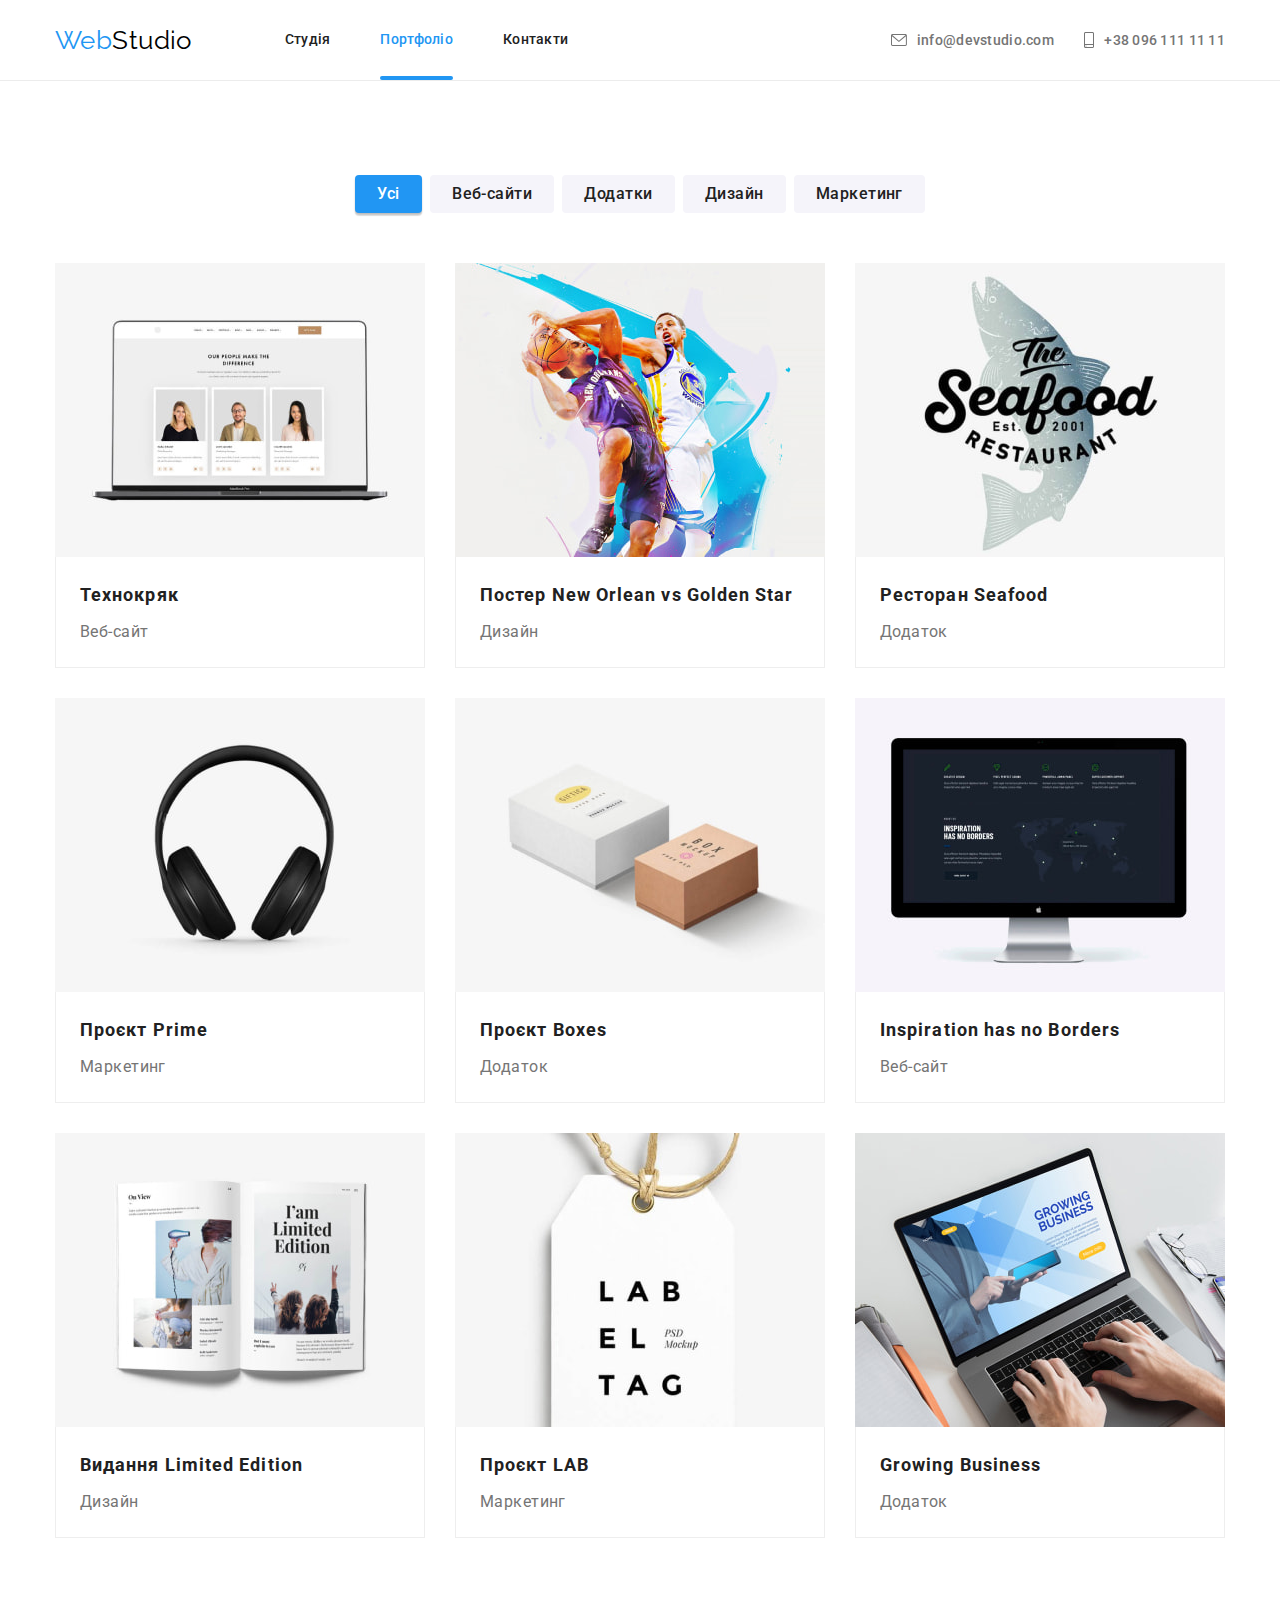
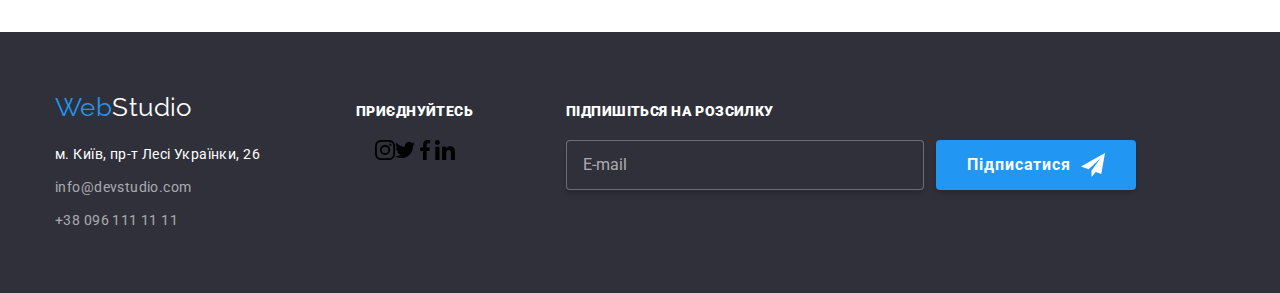
==== commit 8a4d555e: "Створення SASS-фрагментів для  index.html" ====
--- a/portfolio.html
+++ b/portfolio.html
@@ -15,43 +15,44 @@
       rel="stylesheet"
       href="https://cdnjs.cloudflare.com/ajax/libs/modern-normalize/1.1.0/modern-normalize.min.css"
     />
+    <link rel="stylesheet" href="./css/main.min.css" />
     <link rel="stylesheet" href="./css/styles.css" />
   </head>
   <body class="page">
     <!-- Шапка -->
 
     <header class="header">
-      <div class="container flex">
-        <nav class="nav">
+      <div class="container container--header-flex">
+        <nav class="navigation">
           <a href="./index.html" class="logo link"
             >Web<span class="logo__item">Studio</span></a
           >
 
-          <ul class="nav__list list font">
-            <li class="nav__item">
-              <a href="./index.html" class="nav__link link">Студія</a>
-            </li>
-            <li class="nav__item">
-              <a href="./portfolio.html" class="nav__link nav__link--current link">Портфоліо</a>
-            </li>
-            <li class="nav__item"><a href="" class="nav__link link">Контакти</a></li>
+          <ul class="nav-list list font">
+            <li class="nav-list__item">
+              <a href="./index.html" class="nav-list__link link">Студія</a>
+            </li>
+            <li class="nav-list__item">
+              <a href="./portfolio.html" class="nav-list__link nav-list__link--current link">Портфоліо</a>
+            </li>
+            <li class="nav-list__item"><a href="" class="nav-list__link link">Контакти</a></li>
           </ul>
         </nav>
 
-        <ul class="header-contact list font">
-          <li class="header-contact__item">
-            <a href="mailto:info@devstudio.com" class="header-contact__link link">
-              <span class="header-contact__icon-wrapper">
-                <svg class="header-contact__icon" width="16" height="16">
+        <ul class="header__contact list font">
+          <li class="header__contact-item">
+            <a href="mailto:info@devstudio.com" class="header__contact-link link">
+              <span class="header__contact-icon-wrapper">
+                <svg class="header__contact-icon" width="16" height="16">
                   <use href="./images/icons.svg#icon-envelope"></use>
                 </svg> </span
               >info@devstudio.com</a
             >
           </li>
-          <li class="header-contact__item">
-            <a href="tel:+380961111111" class="header-contact__link link">
-              <span class="header-contact__icon-wrapper">
-                <svg class="header-contact__icon" width="10" height="16">
+          <li class="header__contact-item">
+            <a href="tel:+380961111111" class="header__contact-link link">
+              <span class="header__contact-icon-wrapper">
+                <svg class="header__contact-icon" width="10" height="16">
                   <use href="./images/icons.svg#icon-smartphone"></use>
                 </svg> </span
               >+38 096 111 11 11</a
@@ -66,7 +67,7 @@
     <main>
       <section class="section">
         <div class="container">
-          <h1 class="section-title visually-hidden">Портфоліо</h1>
+          <h1 class="section__title visually-hidden">Портфоліо</h1>
 
           <!-- Фільтр -->
 
@@ -335,9 +336,9 @@
     <!-- Футер -->
 
     <footer class="footer">
-      <div class="container basement">
+      <div class="container container--footer-flex">
         <div>
-          <a href="./index.html" class="logo indent"
+          <a href="./index.html" class="logo footer__logo"
             >Web<span class="logo__item logo__item--color-white">Studio</span></a
           >
 
--- a/css/main.min.css
+++ b/css/main.min.css
@@ -0,0 +1 @@
+:root{--primary-font: "Roboto", sans-serif;--secondary-font: "Raleway", sans-serif;--primary-text-color: #757575;--title-text-color: #212121;--accent-color: #2196f3;--primary-white-color: #ffffff;--secondary-background-color: #2f303a;--third-background-color: #f5f4fa;--hero-background-color: #c4c4c4;--black-color: #000000;--transparent-white-color: rgba(255, 255, 255, 0.6);--curiousblue-color: #188ce8;--gallery-color: #eeeeee;--shadow-color: rgba(0, 0, 0, 0.25);--backdrop-color: rgba(0, 0, 0, 0.2);--bombay-color: #afb1b8}.visually-hidden{position:absolute;width:1px;height:1px;margin:-1px;border:0;padding:0;white-space:nowrap;-webkit-clip-path:inset(100%);clip-path:inset(100%);clip:rect(0 0 0 0);overflow:hidden}.page{background-color:var(--primary-white-color);color:var(--primary-text-color);font-family:var(--primary-font);font-size:14px;line-height:1.71;letter-spacing:.03em}.image{display:block;margin-top:0;margin-bottom:0}.list{margin:0;padding:0;list-style:none}.link{text-decoration:none;-webkit-transition:color 250ms cubic-bezier(0.4, 0, 0.2, 1);transition:color 250ms cubic-bezier(0.4, 0, 0.2, 1)}.font{display:-webkit-box;display:-ms-flexbox;display:flex;font-weight:500;line-height:1.14;letter-spacing:.02em}.indent{padding-top:0}.container{width:1200px;margin-left:auto;margin-right:auto;padding-left:15px;padding-right:15px}.container--header-flex{display:-webkit-box;display:-ms-flexbox;display:flex;-webkit-box-pack:justify;-ms-flex-pack:justify;justify-content:space-between;-webkit-box-align:center;-ms-flex-align:center;align-items:center}.container--footer-flex{display:-webkit-box;display:-ms-flexbox;display:flex;-webkit-box-align:baseline;-ms-flex-align:baseline;align-items:baseline}.logo{color:var(--accent-color);font-family:var(--secondary-font);font-size:26px;line-height:1.19;text-decoration:none}.footer__logo{display:inline-block;margin-bottom:20px}.logo__item{color:var(--black-color)}.logo__item--color-white{color:var(--primary-white-color)}.button{display:-webkit-inline-box;display:-ms-inline-flexbox;display:inline-flex;-webkit-box-align:center;-ms-flex-align:center;align-items:center;-webkit-box-pack:center;-ms-flex-pack:center;justify-content:center;min-width:200px;background-color:var(--accent-color);color:var(--primary-white-color);font-family:inherit;font-weight:700;font-size:16px;line-height:1.88;letter-spacing:.06em;cursor:pointer;border-radius:4px;border-width:0;-webkit-transition:background-color 250ms cubic-bezier(0.4, 0, 0.2, 1);transition:background-color 250ms cubic-bezier(0.4, 0, 0.2, 1);-webkit-box-shadow:0px 4px 4px rgba(0,0,0,.15);box-shadow:0px 4px 4px rgba(0,0,0,.15)}.button-selected:hover,.button-selected:focus{background-color:var(--curiousblue-color)}.form>.button:hover,.form>.button:focus,.modal-form__button:hover,.modal-form__button:focus{background-color:var(--curiousblue-color)}.header{border-bottom:1px solid #ececec}.header__contact-item:last-child{margin-left:30px}.header__contact-icon-wrapper{vertical-align:text-bottom;margin-right:10px;font-size:0}.header__contact-icon{fill:currentColor}.header__contact-link{padding-top:32px;padding-bottom:32px;color:var(--primary-text-color)}.navigation{display:-webkit-box;display:-ms-flexbox;display:flex;-webkit-box-align:center;-ms-flex-align:center;align-items:center}.nav-list__item:first-child{margin-left:93px}.nav-list__item:not(:last-child){margin-right:50px}.nav-list__link{display:block;padding-top:32px;padding-bottom:32px;color:var(--title-text-color)}.nav-list__link--current{position:relative;color:var(--accent-color)}.nav-list__link--current::after{position:absolute;left:0;bottom:0;content:"";width:100%;height:4px;background-color:var(--accent-color);border-radius:2px}.hero{max-width:1600px;height:600px;margin:0 auto;background-color:var(--hero-background-color);background-image:-webkit-gradient(linear, left top, right top, from(rgba(47, 48, 58, 0.4)), to(rgba(47, 48, 58, 0.4))),url(../images/banner.jpg);background-image:linear-gradient(to right, rgba(47, 48, 58, 0.4), rgba(47, 48, 58, 0.4)),url(../images/banner.jpg);background-repeat:no-repeat;background-position:center;background-size:cover;border:1px solid #000;-webkit-box-shadow:0px 4px 4px rgba(0,0,0,.25);box-shadow:0px 4px 4px rgba(0,0,0,.25);text-align:center}.hero__title{max-width:696px;padding-top:200px;margin-top:0;margin-bottom:30px;margin-left:auto;margin-right:auto;color:var(--primary-white-color);font-weight:900;font-size:44px;line-height:1.36;letter-spacing:.06em;text-transform:uppercase}.hero__button{padding:10px 32px}.backdrop{position:fixed;top:0;left:0;width:100%;height:100%;background-color:var(--backdrop-color);z-index:2;opacity:1;-webkit-transition:opacity 250ms cubic-bezier(0.4, 0, 0.2, 1),visibility 250ms cubic-bezier(0.4, 0, 0.2, 1);transition:opacity 250ms cubic-bezier(0.4, 0, 0.2, 1),visibility 250ms cubic-bezier(0.4, 0, 0.2, 1)}.backdrop--is-hidden{visibility:hidden;opacity:0;pointer-events:none}.backdrop--is-hidden .modal{-webkit-transform:translate(-50%, -50%) scale(1.1);transform:translate(-50%, -50%) scale(1.1)}.modal{position:absolute;top:50%;left:50%;padding:40px;min-width:528px;background-color:var(--primary-white-color);-webkit-box-shadow:0px 1px 3px rgba(0,0,0,.12),0px 1px 1px rgba(0,0,0,.14),0px 2px 1px rgba(0,0,0,.2);box-shadow:0px 1px 3px rgba(0,0,0,.12),0px 1px 1px rgba(0,0,0,.14),0px 2px 1px rgba(0,0,0,.2);border-radius:4px;-webkit-transform:translate(-50%, -50%) scale(1);transform:translate(-50%, -50%) scale(1);-webkit-transition:-webkit-transform 250ms cubic-bezier(0.4, 0, 0.2, 1);transition:-webkit-transform 250ms cubic-bezier(0.4, 0, 0.2, 1);transition:transform 250ms cubic-bezier(0.4, 0, 0.2, 1);transition:transform 250ms cubic-bezier(0.4, 0, 0.2, 1), -webkit-transform 250ms cubic-bezier(0.4, 0, 0.2, 1)}.modal__button{position:absolute;top:8px;right:8px;display:-webkit-box;display:-ms-flexbox;display:flex;-webkit-box-pack:center;-ms-flex-pack:center;justify-content:center;-webkit-box-align:center;-ms-flex-align:center;align-items:center;min-width:30px;height:30px;border-radius:50px;background-color:rgba(0,0,0,0);border:1px solid rgba(0,0,0,.1);margin:0;padding:0;-webkit-box-shadow:none;box-shadow:none}.modal__icon-closing{fill:var(--black-color);-webkit-transition:fill 250ms cubic-bezier(0.4, 0, 0.2, 1);transition:fill 250ms cubic-bezier(0.4, 0, 0.2, 1)}.modal__button:hover .modal__icon-closing,.modal__button:focus .modal__icon-closing{fill:var(--accent-color)}.modal-form__title{display:-webkit-inline-box;display:-ms-inline-flexbox;display:inline-flex;margin-bottom:12px;color:var(--title-text-color);font-size:20px;line-height:1.15}.modal-form__field{position:relative;display:-webkit-box;display:-ms-flexbox;display:flex;-webkit-box-orient:vertical;-webkit-box-direction:normal;-ms-flex-direction:column;flex-direction:column;margin-bottom:10px;text-align:left}.modal-form__field--indent{margin-bottom:20px}.modal-form__label{margin-bottom:4px;font-size:12px;line-height:1.17;letter-spacing:.01em}.modal-form__wrapper{position:relative;color:var(--title-text-color)}.modal-form__input{width:100%;max-height:40px;padding-top:12px;padding-bottom:12px;padding-left:42px;padding-right:15px;color:var(--title-text-color);cursor:pointer;border:1px solid rgba(33,33,33,.2);border-radius:4px;font-size:12px;line-height:1.17;letter-spacing:.01em;-webkit-transition:border-color 250ms cubic-bezier(0.4, 0, 0.2, 1);transition:border-color 250ms cubic-bezier(0.4, 0, 0.2, 1)}.modal-form__input:focus,.modal-form__comment:focus{outline:none;border-color:var(--accent-color)}.modal-form__icon{position:absolute;top:50%;left:15px;fill:currentColor;-webkit-transform:translateY(-50%);transform:translateY(-50%);-webkit-transition:fill 250ms cubic-bezier(0.4, 0, 0.2, 1);transition:fill 250ms cubic-bezier(0.4, 0, 0.2, 1)}.modal-form__input:focus+.modal-form__icon{fill:var(--accent-color)}.modal-form__comment{padding:12px 16px;min-height:120px;resize:none;border:1px solid rgba(33,33,33,.2);border-radius:4px;cursor:pointer;font-size:12px;line-height:1.17;letter-spacing:.01em;-webkit-transition:border-color 250ms cubic-bezier(0.4, 0, 0.2, 1);transition:border-color 250ms cubic-bezier(0.4, 0, 0.2, 1)}.modal-form__comment::-webkit-input-placeholder{letter-spacing:.01em;color:rgba(117,117,117,.5)}.modal-form__comment::-moz-placeholder{letter-spacing:.01em;color:rgba(117,117,117,.5)}.modal-form__comment:-ms-input-placeholder{letter-spacing:.01em;color:rgba(117,117,117,.5)}.modal-form__comment::-ms-input-placeholder{letter-spacing:.01em;color:rgba(117,117,117,.5)}.modal-form__comment::placeholder{letter-spacing:.01em;color:rgba(117,117,117,.5)}.modal-form__checkbox{margin-bottom:30px}.modal-form__checkbox-label{display:-webkit-box;display:-ms-flexbox;display:flex;-webkit-box-align:center;-ms-flex-align:center;align-items:center;-webkit-box-pack:center;-ms-flex-pack:center;justify-content:center;cursor:pointer}.modal-form__checkbox-icon{display:inline-block;position:relative;width:16px;height:16px;margin-right:8px;border-radius:2px;border:2px solid var(--black-color);background-color:rgba(0,0,0,0);-webkit-transition:background-color 250ms cubic-bezier(0.4, 0, 0.2, 1),border-color 250ms cubic-bezier(0.4, 0, 0.2, 1);transition:background-color 250ms cubic-bezier(0.4, 0, 0.2, 1),border-color 250ms cubic-bezier(0.4, 0, 0.2, 1)}.modal-form__icon-policy-check{display:inline-block;position:absolute;top:50%;left:50%;-webkit-transform:translate(-50%, -50%);transform:translate(-50%, -50%);background-color:rgba(0,0,0,0);opacity:0;-webkit-transition:opacity 250ms cubic-bezier(0.4, 0, 0.2, 1);transition:opacity 250ms cubic-bezier(0.4, 0, 0.2, 1)}.modal-form__policy:focus+.modal-form__checkbox-label .modal-form__checkbox-icon{outline:1px solid var(--accent-color)}.modal-form__policy:checked+.modal-form__checkbox-label .modal-form__icon-policy-check{opacity:1}.modal-form__policy:checked+.modal-form__checkbox-label .modal-form__checkbox-icon{background-color:var(--accent-color);border-color:var(--accent-color)}.modal-form__link{color:var(--accent-color)}.modal-form__button{margin:0 auto;padding:10px 52px}.section{padding-bottom:94px;padding-top:94px}.section__title{margin-top:0;margin-bottom:50px;color:var(--title-text-color);font-weight:700;font-size:36px;line-height:1.17;text-align:center}.section--indent{padding-top:0}.section--team-bg{background-color:var(--third-background-color)}.qualities-list{display:-webkit-box;display:-ms-flexbox;display:flex}.qualities-list__item{width:calc((100% - 90px)/4);margin-right:30px}.qualities-list__icon-wrapper{display:-webkit-box;display:-ms-flexbox;display:flex;height:120px;margin-bottom:30px;-webkit-box-pack:center;-ms-flex-pack:center;justify-content:center;-webkit-box-align:center;-ms-flex-align:center;align-items:center;border-radius:4px;background-color:var(--third-background-color)}.qualities-list__item:last-child{margin-right:0px}.qualities-list__title{margin-top:0;margin-bottom:10px;color:var(--title-text-color);font-size:inherit;font-weight:700;line-height:1.14;text-transform:uppercase}.qualities-list__text{margin-top:0;margin-bottom:0}.profile{display:-webkit-box;display:-ms-flexbox;display:flex}.profile__item{position:relative;width:calc((100% - 60px)/3)}.profile__item:not(:last-child){margin-right:30px}.profile__background-text{position:absolute;bottom:0;left:0;display:inline-block;width:100%;background-color:rgba(47,48,58,.8);text-align:center}.profile__text{margin:0;padding-top:27px;padding-bottom:27px;color:var(--primary-white-color);font-weight:700;line-height:1.14;text-transform:uppercase}.team-list{display:-webkit-box;display:-ms-flexbox;display:flex}.team-list__item{width:calc((100% - 90px)/4);margin-right:30px;background-color:var(--primary-white-color);-webkit-box-shadow:0px 1px 3px rgba(0,0,0,.12),0px 1px 1px rgba(0,0,0,.14),0px 2px 1px rgba(0,0,0,.2);box-shadow:0px 1px 3px rgba(0,0,0,.12),0px 1px 1px rgba(0,0,0,.14),0px 2px 1px rgba(0,0,0,.2);border-radius:0px 0px 4px 4px;font-size:16px;line-height:1.19;text-align:center}.team-list__item:last-child{margin-right:0px}.team-list__item-body{padding-top:30px;padding-bottom:30px;padding-left:10px;padding-right:10px}.team-list__title{color:var(--title-text-color);font-weight:500;font-size:inherit}.team-list__title{margin-top:0;margin-bottom:10px}.team-list__text{margin-top:0;margin-bottom:16px}.socials{line-height:0;display:-webkit-box;display:-ms-flexbox;display:flex;-webkit-box-pack:center;-ms-flex-pack:center;justify-content:center}.socials__item{margin-right:10px}.socials__item:last-child{margin-right:0}.socials__link{display:-webkit-box;display:-ms-flexbox;display:flex;-webkit-box-align:center;-ms-flex-align:center;align-items:center;-webkit-box-pack:center;-ms-flex-pack:center;justify-content:center;width:44px;height:44px;border-radius:50px;background-color:rgba(255,255,255,.1);color:var(--primary-white-color);cursor:pointer;-webkit-transition:background-color 250ms cubic-bezier(0.4, 0, 0.2, 1);transition:background-color 250ms cubic-bezier(0.4, 0, 0.2, 1)}.socials__link--color-team{background-color:var(--primary-white-color);color:var(--bombay-color);-webkit-transition:background-color 250ms cubic-bezier(0.4, 0, 0.2, 1),color 250ms cubic-bezier(0.4, 0, 0.2, 1);transition:background-color 250ms cubic-bezier(0.4, 0, 0.2, 1),color 250ms cubic-bezier(0.4, 0, 0.2, 1)}.socials__link:hover,.socials__link:focus{background-color:var(--accent-color)}.socials__link--color-team:hover,.socials__link--color-team:focus{background-color:var(--accent-color);color:var(--primary-white-color)}.socials__icon{fill:currentColor}.client-list{display:-webkit-box;display:-ms-flexbox;display:flex}.client-list__item{width:calc((100% - 150px)/6);margin-right:30px;color:var(--bombay-color)}.client-list__item:last-child{margin-right:0}.client-list__link{display:-webkit-box;display:-ms-flexbox;display:flex;height:92px;-webkit-box-pack:center;-ms-flex-pack:center;justify-content:center;-webkit-box-align:center;-ms-flex-align:center;align-items:center;border:1px solid var(--bombay-color);border-radius:4px;-webkit-transition:border-color 250ms cubic-bezier(0.4, 0, 0.2, 1),color 250ms cubic-bezier(0.4, 0, 0.2, 1);transition:border-color 250ms cubic-bezier(0.4, 0, 0.2, 1),color 250ms cubic-bezier(0.4, 0, 0.2, 1);color:inherit}.client-list__link:hover,.client-list__link:focus{color:var(--accent-color);border-color:var(--accent-color)}.client-list__icon{fill:currentColor}/*# sourceMappingURL=main.min.css.map */--- a/css/styles.css
+++ b/css/styles.css
@@ -1,650 +1,42 @@
-/* колір основного тексту #212121 */
-/* колір заголовків #212121 */
-/* вторинний колір тексту #757575 */
-/* колір основного фону #FFFFFF */
-/* вторинний колір фону #2f303a */
-/* акцент #2196F3 */
-
-:root {
-  --primary-text-color: #757575;
-  --title-text-color: #212121;
-  --accent-color: #2196f3;
-  --primary-white-color: #ffffff;
-  --secondary-background-color: #2f303a;
-  --third-background-color: #f5f4fa;
-  --hero-background-color: #c4c4c4;
-  --black-color: #000000;
-  --transparent-white-color: rgba(255, 255, 255, 0.6);
-  --curiousblue-color: #188ce8;
-  --gallery-color: #eeeeee;
-  --shadow-color: rgba(0, 0, 0, 0.25);
-  --backdrop-color: rgba(0, 0, 0, 0.2);
-  --bombay-color: #afb1b8;
-}
-
-.page {
-  background-color: var(--primary-white-color);
-  color: var(--primary-text-color);
-
-  font-family: "Roboto", sans-serif;
-  font-size: 14px;
-  line-height: 1.71;
-  letter-spacing: 0.03em;
-}
-
-.image {
-  display: block;
-}
-
-.container {
-  width: 1200px;
-  margin-left: auto;
-  margin-right: auto;
-  padding-left: 15px;
-  padding-right: 15px;
-}
-
-.list {
-  margin: 0;
-  padding: 0;
-  list-style: none;
-}
-
-/* Логотип */
-
-.logo {
-  color: var(--accent-color);
-
-  font-family: "Raleway", sans-serif;
-  font-size: 26px;
-  line-height: 1.19;
-  text-decoration: none;
-}
-.flex {
-  display: flex;
-  justify-content: space-between;
-  align-items: center;
-}
-.basement {
-  display: flex;
-  align-items: baseline;
-}
-.header {
-  border-bottom: 1px solid #ececec;
-}
-.logo__item {
-  color: var(--black-color);
-}
-.logo__item--color-white {
-  color: var(--primary-white-color);
-}
+
+
+
+
+
 
 /*  Навігація  */
-.nav {
-  display: flex;
-  align-items: center;
-}
-.font {
-  display: flex;
-
-  font-weight: 500;
-  line-height: 1.14;
-  letter-spacing: 0.02em;
-}
-.nav__list {
-  margin-left: 93px;
-}
-.nav__item:not(:last-child) {
-  margin-right: 50px;
-}
-.nav__link {
-  display: block;
-  padding-top: 32px;
-  padding-bottom: 32px;
-
-  color: var(--title-text-color);
-  text-decoration: none;
-
-  transition: color 250ms cubic-bezier(0.4, 0, 0.2, 1);
-}
-
-.nav__link--current {
-  position: relative;
-
-  color: var(--accent-color);
-}
-
-.nav__link--current::after {
-  position: absolute;
-  left: 0;
-  bottom: 0;
-
-  content: "";
-  width: 100%;
-  height: 4px;
-
-  background-color: var(--accent-color);
-  border-radius: 2px;
-}
-.header-contact__item:last-child {
-  margin-left: 30px;
-}
-.header-contact__icon-wrapper {
-  vertical-align: text-bottom;
-  margin-right: 10px;
-  font-size: 0;
-}
-.header-contact__icon {
-  fill: currentColor;
-}
-.header-contact__link {
-  padding-top: 32px;
-  padding-bottom: 32px;
-
-  color: var(--primary-text-color);
-  text-decoration: none;
-
-  transition: color 250ms cubic-bezier(0.4, 0, 0.2, 1);
-}
+
 
 /*  Герой  */
 
-.hero {
-  max-width: 1600px;
-  height: 600px;
-  margin: 0 auto;
-  background-color: var(--hero-background-color);
-  background-image: linear-gradient(
-      to right,
-      rgba(47, 48, 58, 0.4),
-      rgba(47, 48, 58, 0.4)
-    ),
-    url(../images/banner.jpg);
-  background-repeat: no-repeat;
-  background-position: center;
-  background-size: cover;
-  border: 1px solid #000000;
-  box-shadow: 0px 4px 4px rgba(0, 0, 0, 0.25);
-  text-align: center;
-}
-.hero-title {
-  max-width: 696px;
-  padding-top: 200px;
-  margin-top: 0;
-  margin-bottom: 30px;
-  margin-left: auto;
-  margin-right: auto;
-
-  color: var(--primary-white-color);
-
-  font-weight: 900;
-  font-size: 44px;
-  line-height: 1.36;
-  letter-spacing: 0.06em;
-  text-transform: uppercase;
-}
+
 
 /* Модальне вікно */
 
-.backdrop {
-  position: fixed;
-  top: 0;
-  left: 0;
-  width: 100%;
-  height: 100%;
-
-  background-color: var(--backdrop-color);
-  z-index: 2;
-  opacity: 1;
-  transition: opacity 250ms cubic-bezier(0.4, 0, 0.2, 1),
-    visibility 250ms cubic-bezier(0.4, 0, 0.2, 1);
-}
-.backdrop.is-hidden {
-  visibility: hidden;
-  opacity: 0;
-  pointer-events: none;
-}
-.backdrop.is-hidden .modal {
-  transform: translate(-50%, -50%) scale(1.1);
-}
-.modal {
-  position: absolute;
-  top: 50%;
-  left: 50%;
-  padding: 40px;
-
-  min-width: 528px;
-
-  background-color: var(--primary-white-color);
-  box-shadow: 0px 1px 3px rgba(0, 0, 0, 0.12), 0px 1px 1px rgba(0, 0, 0, 0.14),
-    0px 2px 1px rgba(0, 0, 0, 0.2);
-  border-radius: 4px;
-
-  transform: translate(-50%, -50%) scale(1);
-  transition: transform 250ms cubic-bezier(0.4, 0, 0.2, 1);
-}
-
-.modal > .button {
-  position: absolute;
-  top: 8px;
-  right: 8px;
-  display: flex;
-  justify-content: center;
-  align-items: center;
-
-  width: 30px;
-  height: 30px;
-  border-radius: 50px;
-  background-color: transparent;
-  border: 1px solid rgba(0, 0, 0, 0.1);
-  margin: 0;
-  padding: 0;
-}
-.modal .modal-icon {
-  fill: var(--black-color);
-
-  transition: fill 250ms cubic-bezier(0.4, 0, 0.2, 1);
-}
-.modal > .button:hover .modal-icon,
-.modal > .button:focus .modal-icon {
-  fill: var(--accent-color);
-}
-
-/* Форма заявки а модальному вікні */
-
-.modal-form-title {
-  display: inline-flex;
-
-  margin-bottom: 12px;
-
-  color: var(--title-text-color);
-
-  font-size: 20px;
-  line-height: 1.15;
-}
-.modal-form-field {
-  position: relative;
-  display: flex;
-  flex-direction: column;
-
-  margin-bottom: 10px;
-
-  text-align: left;
-}
-.modal-form-field.indent {
-  margin-bottom: 20px;
-}
-.modal-form-label {
-  margin-bottom: 4px;
-
-  font-size: 12px;
-  line-height: 1.17;
-  letter-spacing: 0.01em;
-}
-.modal-form-wrapper {
-  position: relative;
-
-  color: var(--title-text-color);
-}
-.modal-form-input {
-  width: 100%;
-  max-height: 40px;
-  padding-top: 12px;
-  padding-bottom: 12px;
-  padding-left: 42px;
-  padding-right: 15px;
-
-  color: var(--title-text-color);
-  cursor: pointer;
-  border: 1px solid rgba(33, 33, 33, 0.2);
-  border-radius: 4px;
-
-  font-size: 12px;
-  line-height: 1.17;
-  letter-spacing: 0.01em;
-
-  transition: border-color 250ms cubic-bezier(0.4, 0, 0.2, 1);
-}
-.modal-form-input:focus,
-.modal-form-comment:focus {
-  outline: none;
-  border-color: var(--accent-color);
-}
-.modal-form-icon {
-  position: absolute;
-  top: 50%;
-  left: 15px;
-
-  fill: currentColor;
-
-  transform: translateY(-50%);
-  transition: fill 250ms cubic-bezier(0.4, 0, 0.2, 1);
-}
-.modal-form-input:focus + .modal-form-icon {
-  fill: var(--accent-color);
-}
-.modal-form-comment {
-  padding: 12px 16px;
-  min-height: 120px;
-
-  resize: none;
-  border: 1px solid rgba(33, 33, 33, 0.2);
-  border-radius: 4px;
-  cursor: pointer;
-
-  font-size: 12px;
-  line-height: 1.17;
-  letter-spacing: 0.01em;
-
-  transition: border-color 250ms cubic-bezier(0.4, 0, 0.2, 1);
-}
-.modal-form-comment::placeholder {
-  letter-spacing: 0.01em;
-  color: rgba(117, 117, 117, 0.5);
-}
-
-.modal-form-checkbox {
-  margin-bottom: 30px;
-}
-.modal-checkbox-label {
-  display: flex;
-  align-items: center;
-  justify-content: center;
-}
-.modal-checkbox-label .modal-checkbox-icon {
-  display: inline-block;
-  position: relative;
-  width: 16px;
-  height: 16px;
-  margin-right: 8px;
-  border-radius: 2px;
-  border: 2px solid var(--black-color);
-
-  background-color: transparent;
-  transition: background-color 250ms cubic-bezier(0.4, 0, 0.2, 1),
-    border-color 250ms cubic-bezier(0.4, 0, 0.2, 1);
-}
-.icon-policy-check {
-  display: inline-block;
-  position: absolute;
-  top: 50%;
-  left: 50%;
-  transform: translate(-50%, -50%);
-
-  background-color: transparent;
-
-  opacity: 0;
-  transition: opacity 250ms cubic-bezier(0.4, 0, 0.2, 1);
-}
-.modal-form-policy:focus + .modal-checkbox-label .modal-checkbox-icon {
-  outline: 1px solid var(--accent-color);
-}
-.modal-form-policy:checked + .modal-checkbox-label .icon-policy-check {
-  opacity: 1;
-}
-.modal-form-policy:checked + .modal-checkbox-label .modal-checkbox-icon {
-  background-color: var(--accent-color);
-  border-color: var(--accent-color);
-}
-.modal-form-link {
-  color: var(--accent-color);
-}
-.form > .button,
-.modal-form .button {
-  display: flex;
-  align-items: center;
-  justify-content: center;
-
-  min-width: 200px;
-
-  color: var(--primary-white-color);
-  background-color: var(--accent-color);
-  border: 0;
-  border-radius: 4px;
-
-  box-shadow: 0px 4px 4px rgba(0, 0, 0, 0.15);
-  transition: background-color 1000ms cubic-bezier(0.4, 0, 0.2, 1);
-}
-.modal-form .button {
-  margin: 0 auto;
-  padding: 10px 52px;
-}
+
 
 /*  Секція  */
 
-.section {
-  padding-bottom: 94px;
-  padding-top: 94px;
-}
-.section.indent {
-  padding-top: 0;
-}
-.section-title {
-  margin-top: 0;
-  margin-bottom: 0;
-
-  color: var(--title-text-color);
-
-  font-weight: 700;
-  font-size: 36px;
-  line-height: 1.17;
-  text-align: center;
-}
-.visually-hidden {
-  position: absolute;
-  width: 1px;
-  height: 1px;
-  margin: -1px;
-  border: 0;
-  padding: 0;
-
-  white-space: nowrap;
-  clip-path: inset(100%);
-  clip: rect(0 0 0 0);
-  overflow: hidden;
-}
-.section .section-title {
-  margin-bottom: 50px;
-}
+
 
 /*  Якості  */
 
-.qualities-list {
-  display: flex;
-}
-.qualities-list > .item,
-.team-list > .item {
-  width: calc((100% - 90px) / 4);
-  margin-right: 30px;
-}
-.qualities-list .icon-wrapper {
-  display: flex;
-  height: 120px;
-  margin-bottom: 30px;
-  justify-content: center;
-  align-items: center;
-
-  border-radius: 4px;
-  background-color: var(--third-background-color);
-}
-
-.qualities-list .item:last-child,
-.team-list .item:last-child {
-  margin-right: 0px;
-}
-
-.qualities-list .title {
-  margin-top: 0;
-  margin-bottom: 10px;
-
-  color: var(--title-text-color);
-  font-size: inherit;
-  font-weight: 700;
-  line-height: 1.14;
-  text-transform: uppercase;
-}
-.qualities-list .text {
-  margin-top: 0;
-  margin-bottom: 0;
-}
+
+
 
 /*  Профіль  */
 
-.profile {
-  display: flex;
-}
-.profile .item {
-  position: relative;
-  width: calc((100% - 60px) / 3);
-}
-.profile .item:not(:last-child) {
-  margin-right: 30px;
-}
-.profile .trumb {
-  position: absolute;
-  bottom: 0;
-  left: 0;
-
-  display: inline-block;
-  width: 100%;
-  background-color: rgba(47, 48, 58, 0.8);
-  text-align: center;
-}
-.trumb .text {
-  margin: 0;
-  padding-top: 27px;
-  padding-bottom: 27px;
-  color: var(--primary-white-color);
-
-  font-weight: 700;
-  line-height: 1.14;
-  text-transform: uppercase;
-}
+
 
 /* Команда */
 
-.section.team-bg {
-  background-color: var(--third-background-color);
-}
-.team-list {
-  display: flex;
-}
-.team-list > .item {
-  background-color: var(--primary-white-color);
-  box-shadow: 0px 1px 3px rgba(0, 0, 0, 0.12), 0px 1px 1px rgba(0, 0, 0, 0.14),
-    0px 2px 1px rgba(0, 0, 0, 0.2);
-  border-radius: 0px 0px 4px 4px;
-
-  font-size: 16px;
-  line-height: 1.19;
-  text-align: center;
-}
-.team-list .item-body {
-  padding-top: 30px;
-  padding-bottom: 30px;
-  padding-left: 10px;
-  padding-right: 10px;
-}
-.team-list .title {
-  color: var(--title-text-color);
-
-  font-weight: 500;
-  font-size: inherit;
-}
-.team-list .image,
-.team-list .text,
-.team-list .title {
-  margin-top: 0;
-  margin-bottom: 0;
-}
-.team-list .title {
-  margin-bottom: 10px;
-}
-.team-list .text {
-  margin-bottom: 16px;
-}
-.socials {
-  line-height: 0;
-  display: flex;
-  justify-content: center;
-}
-.socials .item {
-  margin-right: 10px;
-}
-.socials .item:last-child {
-  margin-right: 0;
-}
-.socials .link-socials {
-  display: flex;
-  align-items: center;
-  justify-content: center;
-  width: 44px;
-  height: 44px;
-  border-radius: 50px;
-
-  background-color: rgba(255, 255, 255, 0.1);
-  color: var(--primary-white-color);
-  cursor: pointer;
-
-  transition: background-color 250ms cubic-bezier(0.4, 0, 0.2, 1);
-}
-.socials.team .link-socials {
-  background-color: var(--primary-white-color);
-  color: var(--bombay-color);
-
-  transition: background-color 250ms cubic-bezier(0.4, 0, 0.2, 1),
-    color 250ms cubic-bezier(0.4, 0, 0.2, 1);
-}
-.socials .link-socials:hover,
-.socials .link-socials:focus {
-  background-color: var(--accent-color);
-}
-
-.socials.team .link-socials:hover,
-.socials.team .link-socials:focus {
-  background-color: var(--accent-color);
-  color: var(--primary-white-color);
-}
-.socials .link-socials {
-  color: inherit;
-}
-.link-socials > .item-icon {
-  fill: currentColor;
-}
+
+
+
 
 /* Постійні клиенти */
 
-.client-list {
-  display: flex;
-}
-.client-list > .item {
-  width: calc((100% - 150px) / 6);
-  margin-right: 30px;
-
-  color: var(--bombay-color);
-}
-.client-list > .item:last-child {
-  margin-right: 0;
-}
-.client-link {
-  display: flex;
-  height: 92px;
-  justify-content: center;
-  align-items: center;
-  border: 1px solid var(--bombay-color);
-  border-radius: 4px;
-  transition: border-color 250ms cubic-bezier(0.4, 0, 0.2, 1),
-    color 250ms cubic-bezier(0.4, 0, 0.2, 1);
-  color: inherit;
-}
-.client-list .client-link:hover,
-.client-list .client-link:focus {
-  color: var(--accent-color);
-  border-color: var(--accent-color);
-}
-.client-link .item-icon {
-  fill: currentColor;
-}
+
 
 /*  Футер  */
 
@@ -653,10 +45,7 @@
   padding-top: 60px;
   padding-bottom: 60px;
 }
-.logo.indent {
-  display: inline-block;
-  margin-bottom: 20px;
-}
+
 
 .address {
   color: var(--primary-white-color);
@@ -666,9 +55,6 @@
 }
 .address-contact .link {
   color: var(--transparent-white-color);
-  text-decoration: none;
-
-  transition: color 250ms cubic-bezier(0.4, 0, 0.2, 1);
 }
 .address-contact {
   margin-top: 9px;
@@ -738,39 +124,7 @@
 
 /*  Кнопка  */
 
-.button {
-  background-color: var(--primary-white-color);
-  color: var(--title-text-color);
-
-  font-family: inherit;
-  font-weight: 700;
-  font-size: 16px;
-  line-height: 1.88;
-  letter-spacing: 0.06em;
-  cursor: pointer;
-
-  border-radius: 4px;
-}
-
-.button.primary {
-  background-color: var(--accent-color);
-  color: var(--primary-white-color);
-
-  padding: 10px 32px;
-  border-width: 0;
-  min-width: 200px;
-  box-shadow: 0px 4px 4px rgba(0, 0, 0, 0.15);
-
-  transition: background-color 250ms cubic-bezier(0.4, 0, 0.2, 1);
-}
-.button.primary:hover,
-.button.primary:focus,
-.form > .button:hover,
-.form > .button:focus,
-.modal-form .button:hover,
-.modal-form .button:focus {
-  background-color: var(--curiousblue-color);
-}
+
 
 /*  Портфоліо  */
 
@@ -789,13 +143,15 @@
 }
 .button.portfolio {
   padding: 6px 22px;
-  border-width: 0;
   min-width: 67px;
   background-color: var(--third-background-color);
+  color: var(--title-text-color);
 
   font-weight: 500;
   line-height: 1.62;
   letter-spacing: 0.03em;
+
+  box-shadow: none;
 
   transition: background-color 250ms cubic-bezier(0.4, 0, 0.2, 1),
     color 250ms cubic-bezier(0.4, 0, 0.2, 1),
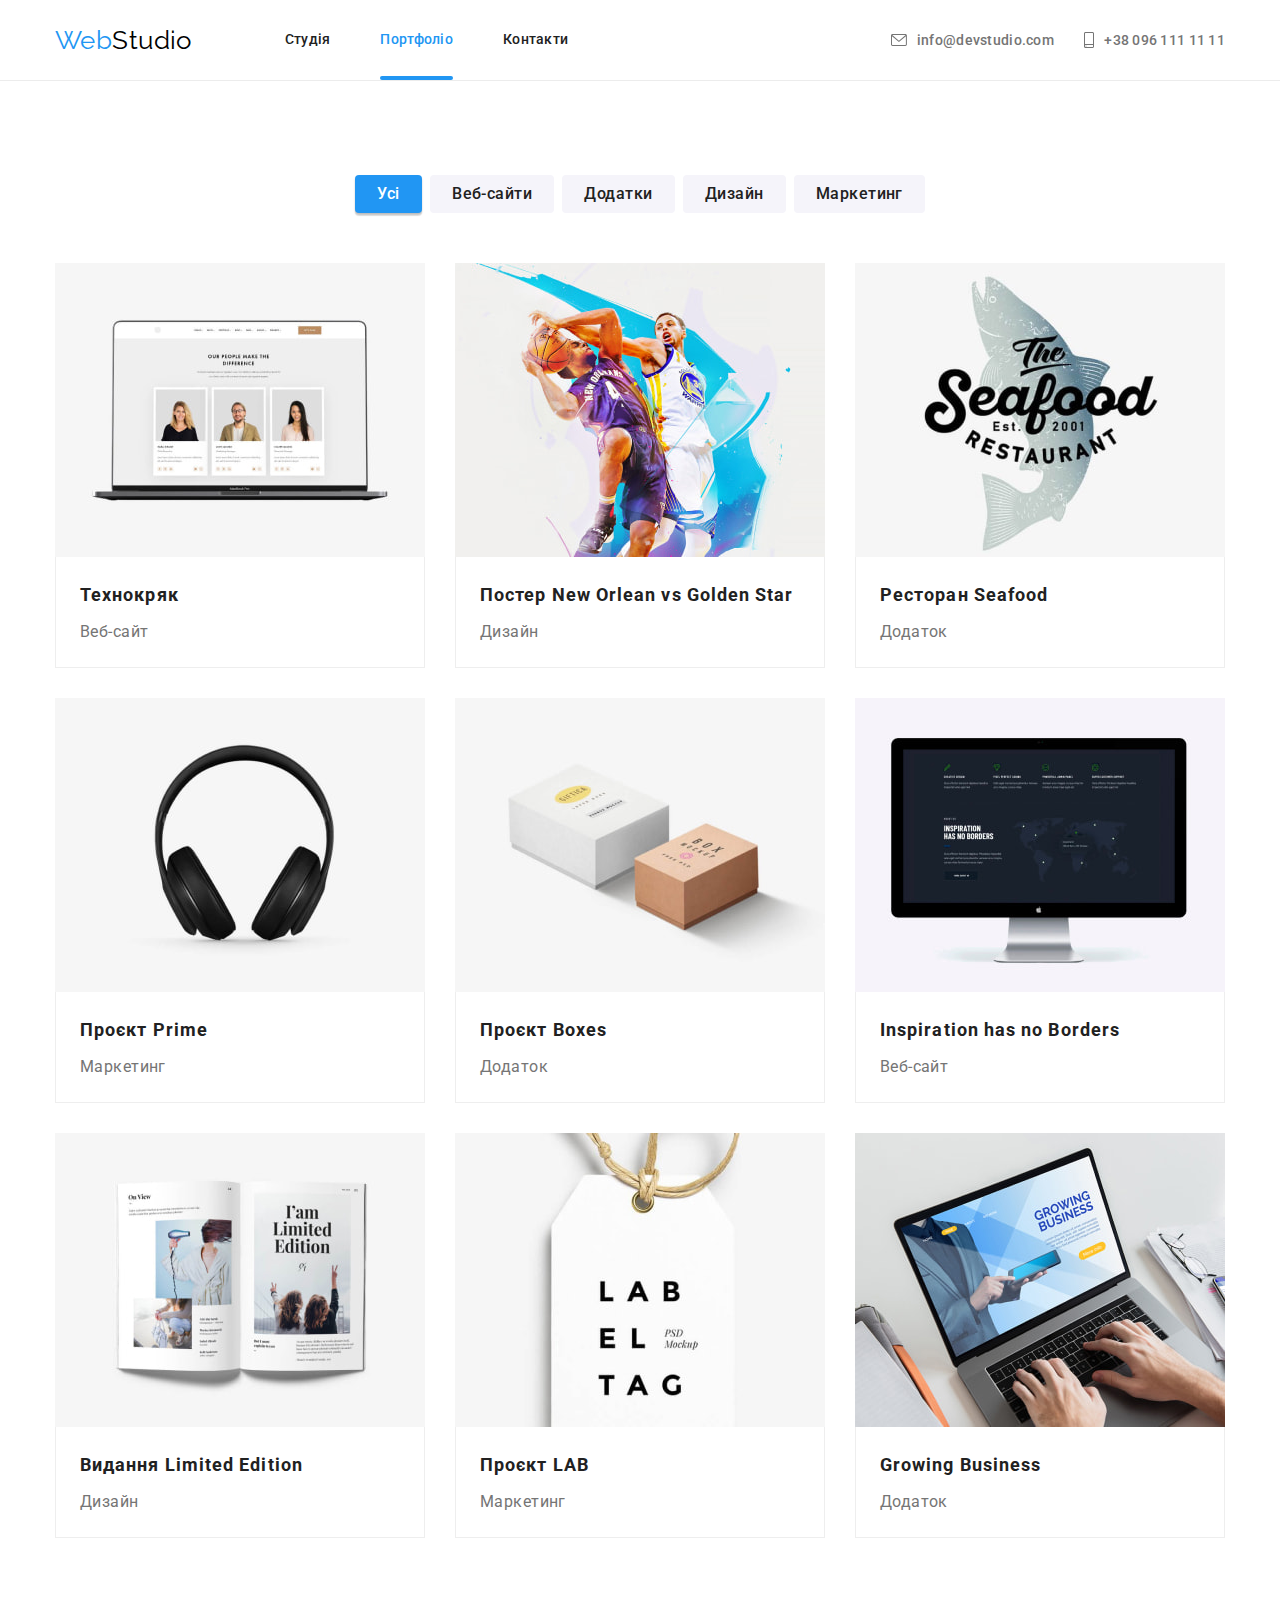
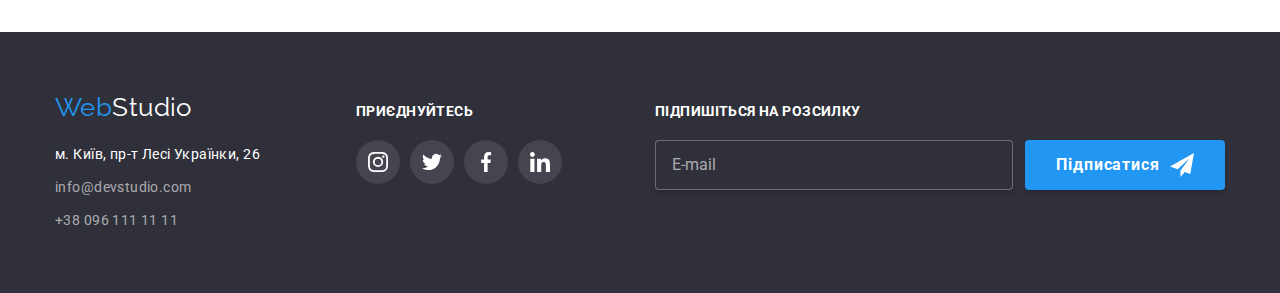
==== commit 34d97e20: "Створення SASS-фрагментів для portfolio.html" ====
--- a/portfolio.html
+++ b/portfolio.html
@@ -71,32 +71,32 @@
 
           <!-- Фільтр -->
 
-          <ul class="filter list">
-            <li class="item">
-              <button type="button" class="button portfolio current">
+          <ul class="filter  filter--indent list">
+            <li class="filter__item">
+              <button type="button" class="button filter__button filter__button--current">
                 Усі
               </button>
             </li>
-            <li class="item">
-              <button type="button" class="button portfolio">Веб-сайти</button>
-            </li>
-            <li class="item">
-              <button type="button" class="button portfolio">Додатки</button>
-            </li>
-            <li class="item">
-              <button type="button" class="button portfolio">Дизайн</button>
-            </li>
-            <li class="item">
-              <button type="button" class="button portfolio">Маркетинг</button>
+            <li class="filter__item">
+              <button type="button" class="button filter__button">Веб-сайти</button>
+            </li>
+            <li class="filter__item">
+              <button type="button" class="button filter__button">Додатки</button>
+            </li>
+            <li class="filter__item">
+              <button type="button" class="button filter__button">Дизайн</button>
+            </li>
+            <li class="filter__item">
+              <button type="button" class="button filter__button">Маркетинг</button>
             </li>
           </ul>
 
           <!-- Роботи -->
 
           <ul class="works-list list">
-            <li class="item">
-              <a class="link" href="">
-                <div class="works-trumb">
+            <li class="works-list__item">
+              <a class="works-link" href="">
+                <div class="works-link__wrapper">
                   <img
                     src="./images/technocrack.jpg"
                     class="image"
@@ -104,25 +104,25 @@
                     width="370"
                   />
                   <div class="works-overlay">
-                    <div class="trumb-text">
-                      <p class="text">
-                        Ресурс пропонує комплексні пропозиції з різним рівнем
-                        функціоналу та сервісів. Все це дозволить відвідувачу
-                        отримати вичерпні відомості про компанію чи приватну
-                        особу.
-                      </p>
-                    </div>
-                  </div>
-                </div>
-                <div class="frame">
-                  <h2 class="title">Технокряк</h2>
-                  <p class="text">Веб-сайт</p>
-                </div>
-              </a>
-            </li>
-            <li class="item">
-              <a class="link" href="">
-                <div class="works-trumb">
+                    <div class="works-overlay__wrapper-text">
+                      <p class="works-overlay__text">
+                        Ресурс пропонує комплексні пропозиції з різним рівнем
+                        функціоналу та сервісів. Все це дозволить відвідувачу
+                        отримати вичерпні відомості про компанію чи приватну
+                        особу.
+                      </p>
+                    </div>
+                  </div>
+                </div>
+                <div class="works-link__body">
+                  <h2 class="works-link__title">Технокряк</h2>
+                  <p class="works-link__text">Веб-сайт</p>
+                </div>
+              </a>
+            </li>
+            <li class="works-list__item">
+              <a class="works-link" href="">
+                <div class="works-link__wrapper">
                   <img
                     src="./images/basketball.jpg"
                     class="image"
@@ -130,25 +130,25 @@
                     width="370"
                   />
                   <div class="works-overlay">
-                    <div class="trumb-text">
-                      <p class="text">
-                        Ресурс пропонує комплексні пропозиції з різним рівнем
-                        функціоналу та сервісів. Все це дозволить відвідувачу
-                        отримати вичерпні відомості про компанію чи приватну
-                        особу.
-                      </p>
-                    </div>
-                  </div>
-                </div>
-                <div class="frame">
-                  <h2 class="title">Постер New Orlean vs Golden Star</h2>
-                  <p class="text">Дизайн</p>
-                </div>
-              </a>
-            </li>
-            <li class="item">
-              <a class="link" href="">
-                <div class="works-trumb">
+                    <div class="works-overlay__wrapper-text">
+                      <p class="works-overlay__text">
+                        Ресурс пропонує комплексні пропозиції з різним рівнем
+                        функціоналу та сервісів. Все це дозволить відвідувачу
+                        отримати вичерпні відомості про компанію чи приватну
+                        особу.
+                      </p>
+                    </div>
+                  </div>
+                </div>
+                <div class="works-link__body">
+                  <h2 class="works-link__title">Постер New Orlean vs Golden Star</h2>
+                  <p class="works-link__text">Дизайн</p>
+                </div>
+              </a>
+            </li>
+            <li class="works-list__item">
+              <a class="works-link" href="">
+                <div class="works-link__wrapper">
                   <img
                     src="./images/seafood.jpg"
                     class="image"
@@ -156,25 +156,25 @@
                     width="370"
                   />
                   <div class="works-overlay">
-                    <div class="trumb-text">
-                      <p class="text">
-                        Ресурс пропонує комплексні пропозиції з різним рівнем
-                        функціоналу та сервісів. Все це дозволить відвідувачу
-                        отримати вичерпні відомості про компанію чи приватну
-                        особу.
-                      </p>
-                    </div>
-                  </div>
-                </div>
-                <div class="frame">
-                  <h2 class="title">Ресторан Seafood</h2>
-                  <p class="text">Додаток</p>
-                </div>
-              </a>
-            </li>
-            <li class="item">
-              <a class="link" href="">
-                <div class="works-trumb">
+                    <div class="works-overlay__wrapper-text">
+                      <p class="works-overlay__text">
+                        Ресурс пропонує комплексні пропозиції з різним рівнем
+                        функціоналу та сервісів. Все це дозволить відвідувачу
+                        отримати вичерпні відомості про компанію чи приватну
+                        особу.
+                      </p>
+                    </div>
+                  </div>
+                </div>
+                <div class="works-link__body">
+                  <h2 class="works-link__title">Ресторан Seafood</h2>
+                  <p class="works-link__text">Додаток</p>
+                </div>
+              </a>
+            </li>
+            <li class="works-list__item">
+              <a class="works-link" href="">
+                <div class="works-link__wrapper">
                   <img
                     src="./images/prime.jpg"
                     class="image"
@@ -182,25 +182,25 @@
                     width="370"
                   />
                   <div class="works-overlay">
-                    <div class="trumb-text">
-                      <p class="text">
-                        Ресурс пропонує комплексні пропозиції з різним рівнем
-                        функціоналу та сервісів. Все це дозволить відвідувачу
-                        отримати вичерпні відомості про компанію чи приватну
-                        особу.
-                      </p>
-                    </div>
-                  </div>
-                </div>
-                <div class="frame">
-                  <h2 class="title">Проєкт Prime</h2>
-                  <p class="text">Маркетинг</p>
-                </div>
-              </a>
-            </li>
-            <li class="item">
-              <a class="link" href="">
-                <div class="works-trumb">
+                    <div class="works-overlay__wrapper-text">
+                      <p class="works-overlay__text">
+                        Ресурс пропонує комплексні пропозиції з різним рівнем
+                        функціоналу та сервісів. Все це дозволить відвідувачу
+                        отримати вичерпні відомості про компанію чи приватну
+                        особу.
+                      </p>
+                    </div>
+                  </div>
+                </div>
+                <div class="works-link__body">
+                  <h2 class="works-link__title">Проєкт Prime</h2>
+                  <p class="works-link__text">Маркетинг</p>
+                </div>
+              </a>
+            </li>
+            <li class="works-list__item">
+              <a class="works-link" href="">
+                <div class="works-link__wrapper">
                   <img
                     src="./images/boxes.jpg"
                     class="image"
@@ -208,25 +208,25 @@
                     width="370"
                   />
                   <div class="works-overlay">
-                    <div class="trumb-text">
-                      <p class="text">
-                        Ресурс пропонує комплексні пропозиції з різним рівнем
-                        функціоналу та сервісів. Все це дозволить відвідувачу
-                        отримати вичерпні відомості про компанію чи приватну
-                        особу.
-                      </p>
-                    </div>
-                  </div>
-                </div>
-                <div class="frame">
-                  <h2 class="title">Проєкт Boxes</h2>
-                  <p class="text">Додаток</p>
-                </div>
-              </a>
-            </li>
-            <li class="item">
-              <a class="link" href="">
-                <div class="works-trumb">
+                    <div class="works-overlay__wrapper-text">
+                      <p class="works-overlay__text">
+                        Ресурс пропонує комплексні пропозиції з різним рівнем
+                        функціоналу та сервісів. Все це дозволить відвідувачу
+                        отримати вичерпні відомості про компанію чи приватну
+                        особу.
+                      </p>
+                    </div>
+                  </div>
+                </div>
+                <div class="works-link__body">
+                  <h2 class="works-link__title">Проєкт Boxes</h2>
+                  <p class="works-link__text">Додаток</p>
+                </div>
+              </a>
+            </li>
+            <li class="works-list__item">
+              <a class="works-link" href="">
+                <div class="works-link__wrapper">
                   <img
                     class="image"
                     src="./images/inspiration.jpg"
@@ -234,25 +234,25 @@
                     width="370"
                   />
                   <div class="works-overlay">
-                    <div class="trumb-text">
-                      <p class="text">
-                        Ресурс пропонує комплексні пропозиції з різним рівнем
-                        функціоналу та сервісів. Все це дозволить відвідувачу
-                        отримати вичерпні відомості про компанію чи приватну
-                        особу.
-                      </p>
-                    </div>
-                  </div>
-                </div>
-                <div class="frame">
-                  <h2 class="title" lang="en">Inspiration has no Borders</h2>
-                  <p class="text">Веб-сайт</p>
-                </div>
-              </a>
-            </li>
-            <li class="item">
-              <a class="link" href="">
-                <div class="works-trumb">
+                    <div class="works-overlay__wrapper-text">
+                      <p class="works-overlay__text">
+                        Ресурс пропонує комплексні пропозиції з різним рівнем
+                        функціоналу та сервісів. Все це дозволить відвідувачу
+                        отримати вичерпні відомості про компанію чи приватну
+                        особу.
+                      </p>
+                    </div>
+                  </div>
+                </div>
+                <div class="works-link__body">
+                  <h2 class="works-link__title" lang="en">Inspiration has no Borders</h2>
+                  <p class="works-link__text">Веб-сайт</p>
+                </div>
+              </a>
+            </li>
+            <li class="works-list__item">
+              <a class="works-link" href="">
+                <div class="works-link__wrapper">
                   <img
                     class="image"
                     src="./images/edition.jpg"
@@ -260,25 +260,25 @@
                     width="370"
                   />
                   <div class="works-overlay">
-                    <div class="trumb-text">
-                      <p class="text">
-                        Ресурс пропонує комплексні пропозиції з різним рівнем
-                        функціоналу та сервісів. Все це дозволить відвідувачу
-                        отримати вичерпні відомості про компанію чи приватну
-                        особу.
-                      </p>
-                    </div>
-                  </div>
-                </div>
-                <div class="frame">
-                  <h2 class="title">Видання Limited Edition</h2>
-                  <p class="text">Дизайн</p>
-                </div>
-              </a>
-            </li>
-            <li class="item">
-              <a class="link" href="">
-                <div class="works-trumb">
+                    <div class="works-overlay__wrapper-text">
+                      <p class="works-overlay__text">
+                        Ресурс пропонує комплексні пропозиції з різним рівнем
+                        функціоналу та сервісів. Все це дозволить відвідувачу
+                        отримати вичерпні відомості про компанію чи приватну
+                        особу.
+                      </p>
+                    </div>
+                  </div>
+                </div>
+                <div class="works-link__body">
+                  <h2 class="works-link__title">Видання Limited Edition</h2>
+                  <p class="works-link__text">Дизайн</p>
+                </div>
+              </a>
+            </li>
+            <li class="works-list__item">
+              <a class="works-link" href="">
+                <div class="works-link__wrapper">
                   <img
                     src="./images/lab.jpg"
                     class="image"
@@ -286,25 +286,25 @@
                     width="370"
                   />
                   <div class="works-overlay">
-                    <div class="trumb-text">
-                      <p class="text">
-                        Ресурс пропонує комплексні пропозиції з різним рівнем
-                        функціоналу та сервісів. Все це дозволить відвідувачу
-                        отримати вичерпні відомості про компанію чи приватну
-                        особу.
-                      </p>
-                    </div>
-                  </div>
-                </div>
-                <div class="frame">
-                  <h2 class="title">Проєкт LAB</h2>
-                  <p class="text">Маркетинг</p>
-                </div>
-              </a>
-            </li>
-            <li class="item">
-              <a class="link" href="">
-                <div class="works-trumb">
+                    <div class="works-overlay__wrapper-text">
+                      <p class="works-overlay__text">
+                        Ресурс пропонує комплексні пропозиції з різним рівнем
+                        функціоналу та сервісів. Все це дозволить відвідувачу
+                        отримати вичерпні відомості про компанію чи приватну
+                        особу.
+                      </p>
+                    </div>
+                  </div>
+                </div>
+                <div class="works-link__body">
+                  <h2 class="works-link__title">Проєкт LAB</h2>
+                  <p class="works-link__text">Маркетинг</p>
+                </div>
+              </a>
+            </li>
+            <li class="works-list__item">
+              <a class="works-link" href="">
+                <div class="works-link__wrapper">
                   <img
                     class="image"
                     src="./images/business.jpg"
@@ -312,19 +312,19 @@
                     width="370"
                   />
                   <div class="works-overlay">
-                    <div class="trumb-text">
-                      <p class="text">
-                        Ресурс пропонує комплексні пропозиції з різним рівнем
-                        функціоналу та сервісів. Все це дозволить відвідувачу
-                        отримати вичерпні відомості про компанію чи приватну
-                        особу.
-                      </p>
-                    </div>
-                  </div>
-                </div>
-                <div class="frame">
-                  <h2 class="title" lang="en">Growing Business</h2>
-                  <p class="text">Додаток</p>
+                    <div class="works-overlay__wrapper-text">
+                      <p class="works-overlay__text">
+                        Ресурс пропонує комплексні пропозиції з різним рівнем
+                        функціоналу та сервісів. Все це дозволить відвідувачу
+                        отримати вичерпні відомості про компанію чи приватну
+                        особу.
+                      </p>
+                    </div>
+                  </div>
+                </div>
+                <div class="works-link__body">
+                  <h2 class="works-link__title" lang="en">Growing Business</h2>
+                  <p class="works-link__text">Додаток</p>
                 </div>
               </a>
             </li>
@@ -344,63 +344,65 @@
 
           <address class="address">
             м. Київ, пр-т Лесі Українки, 26
-            <ul class="address-contact list">
-              <li class="item">
-                <a href="mailto:info@devstudio.com" class="link"
+            <ul class="address__contact list">
+              <li class="address__contact-item">
+                <a href="mailto:info@devstudio.com" class="address__contact-link link"
                   >info@devstudio.com</a
                 >
               </li>
-              <li class="item">
-                <a href="tel:+380961111111" class="link">+38 096 111 11 11</a>
+              <li class="address__contact-item">
+                <a href="tel:+380961111111" class="address__contact-link link">+38 096 111 11 11</a>
               </li>
             </ul>
           </address>
         </div>
-        <div class="footer-socials">
-          <b class="text">приєднуйтесь</b>
+        <div class="footer__social-media">
+          <b class="footer__text">приєднуйтесь</b>
           <ul class="socials list">
-            <li class="item">
-              <a href="" class="link-socials">
-                <svg class="item-icon" width="20" height="20">
+            <li class="socials__item">
+              <a href="" class="socials__link">
+                <svg class="socials__icon" width="20" height="20">
                   <use href="./images/icons.svg#icon-instagram"></use>
                 </svg>
               </a>
             </li>
-            <li class="item">
-              <a href="" class="link-socials">
-                <svg class="item-icon" width="20" height="20">
+            <li class="socials__item">
+              <a href="" class="socials__link">
+                <svg class="socials__icon" width="20" height="20">
                   <use href="./images/icons.svg#icon-twitter"></use>
                 </svg>
               </a>
             </li>
-            <li class="item">
-              <a href="" class="link-socials">
-                <svg class="item-icon" width="20" height="20">
+            <li class="socials__item">
+              <a href="" class="socials__link">
+                <svg class="socials__icon" width="20" height="20">
                   <use href="./images/icons.svg#icon-facebook"></use>
                 </svg>
               </a>
             </li>
-            <li class="item">
-              <a href="" class="link-socials">
-                <svg class="item-icon" width="20" height="20">
+            <li class="socials__item">
+              <a href="" class="socials__link">
+                <svg class="socials__icon" width="20" height="20">
                   <use href="./images/icons.svg#icon-linkedin"></use>
                 </svg>
               </a>
             </li>
           </ul>
+          
         </div>
-        <div class="footer-distribution">
-          <b class="text">Підпишіться на розсилку</b>
+        <div class="footer__mailing">
+          <b class="footer__text">Підпишіться на розсилку</b>
           <form class="form">
             <input
-              class="form-input"
+              class="form__input"
               type="email"
               name="mail"
               autocomplete="off"
               placeholder="E-mail"
             />
-            <button class="button" type="submit">Підписатися
-              <svg class="button-icon" width="24" height="24">
+            <button class="button form__button button--curiousblue-color" type="submit">
+              Підписатися
+              <svg class="button__icon" width="24" height="24">
                 <use href="./images/icons.svg#icon-send"></use>
               </svg>
             </button>
--- a/css/main.min.css
+++ b/css/main.min.css
@@ -1 +1 @@
-:root{--primary-font: "Roboto", sans-serif;--secondary-font: "Raleway", sans-serif;--primary-text-color: #757575;--title-text-color: #212121;--accent-color: #2196f3;--primary-white-color: #ffffff;--secondary-background-color: #2f303a;--third-background-color: #f5f4fa;--hero-background-color: #c4c4c4;--black-color: #000000;--transparent-white-color: rgba(255, 255, 255, 0.6);--curiousblue-color: #188ce8;--gallery-color: #eeeeee;--shadow-color: rgba(0, 0, 0, 0.25);--backdrop-color: rgba(0, 0, 0, 0.2);--bombay-color: #afb1b8}.visually-hidden{position:absolute;width:1px;height:1px;margin:-1px;border:0;padding:0;white-space:nowrap;-webkit-clip-path:inset(100%);clip-path:inset(100%);clip:rect(0 0 0 0);overflow:hidden}.page{background-color:var(--primary-white-color);color:var(--primary-text-color);font-family:var(--primary-font);font-size:14px;line-height:1.71;letter-spacing:.03em}.image{display:block;margin-top:0;margin-bottom:0}.list{margin:0;padding:0;list-style:none}.link{text-decoration:none;-webkit-transition:color 250ms cubic-bezier(0.4, 0, 0.2, 1);transition:color 250ms cubic-bezier(0.4, 0, 0.2, 1)}.font{display:-webkit-box;display:-ms-flexbox;display:flex;font-weight:500;line-height:1.14;letter-spacing:.02em}.indent{padding-top:0}.container{width:1200px;margin-left:auto;margin-right:auto;padding-left:15px;padding-right:15px}.container--header-flex{display:-webkit-box;display:-ms-flexbox;display:flex;-webkit-box-pack:justify;-ms-flex-pack:justify;justify-content:space-between;-webkit-box-align:center;-ms-flex-align:center;align-items:center}.container--footer-flex{display:-webkit-box;display:-ms-flexbox;display:flex;-webkit-box-align:baseline;-ms-flex-align:baseline;align-items:baseline}.logo{color:var(--accent-color);font-family:var(--secondary-font);font-size:26px;line-height:1.19;text-decoration:none}.footer__logo{display:inline-block;margin-bottom:20px}.logo__item{color:var(--black-color)}.logo__item--color-white{color:var(--primary-white-color)}.button{display:-webkit-inline-box;display:-ms-inline-flexbox;display:inline-flex;-webkit-box-align:center;-ms-flex-align:center;align-items:center;-webkit-box-pack:center;-ms-flex-pack:center;justify-content:center;min-width:200px;background-color:var(--accent-color);color:var(--primary-white-color);font-family:inherit;font-weight:700;font-size:16px;line-height:1.88;letter-spacing:.06em;cursor:pointer;border-radius:4px;border-width:0;-webkit-transition:background-color 250ms cubic-bezier(0.4, 0, 0.2, 1);transition:background-color 250ms cubic-bezier(0.4, 0, 0.2, 1);-webkit-box-shadow:0px 4px 4px rgba(0,0,0,.15);box-shadow:0px 4px 4px rgba(0,0,0,.15)}.button-selected:hover,.button-selected:focus{background-color:var(--curiousblue-color)}.form>.button:hover,.form>.button:focus,.modal-form__button:hover,.modal-form__button:focus{background-color:var(--curiousblue-color)}.header{border-bottom:1px solid #ececec}.header__contact-item:last-child{margin-left:30px}.header__contact-icon-wrapper{vertical-align:text-bottom;margin-right:10px;font-size:0}.header__contact-icon{fill:currentColor}.header__contact-link{padding-top:32px;padding-bottom:32px;color:var(--primary-text-color)}.navigation{display:-webkit-box;display:-ms-flexbox;display:flex;-webkit-box-align:center;-ms-flex-align:center;align-items:center}.nav-list__item:first-child{margin-left:93px}.nav-list__item:not(:last-child){margin-right:50px}.nav-list__link{display:block;padding-top:32px;padding-bottom:32px;color:var(--title-text-color)}.nav-list__link--current{position:relative;color:var(--accent-color)}.nav-list__link--current::after{position:absolute;left:0;bottom:0;content:"";width:100%;height:4px;background-color:var(--accent-color);border-radius:2px}.hero{max-width:1600px;height:600px;margin:0 auto;background-color:var(--hero-background-color);background-image:-webkit-gradient(linear, left top, right top, from(rgba(47, 48, 58, 0.4)), to(rgba(47, 48, 58, 0.4))),url(../images/banner.jpg);background-image:linear-gradient(to right, rgba(47, 48, 58, 0.4), rgba(47, 48, 58, 0.4)),url(../images/banner.jpg);background-repeat:no-repeat;background-position:center;background-size:cover;border:1px solid #000;-webkit-box-shadow:0px 4px 4px rgba(0,0,0,.25);box-shadow:0px 4px 4px rgba(0,0,0,.25);text-align:center}.hero__title{max-width:696px;padding-top:200px;margin-top:0;margin-bottom:30px;margin-left:auto;margin-right:auto;color:var(--primary-white-color);font-weight:900;font-size:44px;line-height:1.36;letter-spacing:.06em;text-transform:uppercase}.hero__button{padding:10px 32px}.backdrop{position:fixed;top:0;left:0;width:100%;height:100%;background-color:var(--backdrop-color);z-index:2;opacity:1;-webkit-transition:opacity 250ms cubic-bezier(0.4, 0, 0.2, 1),visibility 250ms cubic-bezier(0.4, 0, 0.2, 1);transition:opacity 250ms cubic-bezier(0.4, 0, 0.2, 1),visibility 250ms cubic-bezier(0.4, 0, 0.2, 1)}.backdrop--is-hidden{visibility:hidden;opacity:0;pointer-events:none}.backdrop--is-hidden .modal{-webkit-transform:translate(-50%, -50%) scale(1.1);transform:translate(-50%, -50%) scale(1.1)}.modal{position:absolute;top:50%;left:50%;padding:40px;min-width:528px;background-color:var(--primary-white-color);-webkit-box-shadow:0px 1px 3px rgba(0,0,0,.12),0px 1px 1px rgba(0,0,0,.14),0px 2px 1px rgba(0,0,0,.2);box-shadow:0px 1px 3px rgba(0,0,0,.12),0px 1px 1px rgba(0,0,0,.14),0px 2px 1px rgba(0,0,0,.2);border-radius:4px;-webkit-transform:translate(-50%, -50%) scale(1);transform:translate(-50%, -50%) scale(1);-webkit-transition:-webkit-transform 250ms cubic-bezier(0.4, 0, 0.2, 1);transition:-webkit-transform 250ms cubic-bezier(0.4, 0, 0.2, 1);transition:transform 250ms cubic-bezier(0.4, 0, 0.2, 1);transition:transform 250ms cubic-bezier(0.4, 0, 0.2, 1), -webkit-transform 250ms cubic-bezier(0.4, 0, 0.2, 1)}.modal__button{position:absolute;top:8px;right:8px;display:-webkit-box;display:-ms-flexbox;display:flex;-webkit-box-pack:center;-ms-flex-pack:center;justify-content:center;-webkit-box-align:center;-ms-flex-align:center;align-items:center;min-width:30px;height:30px;border-radius:50px;background-color:rgba(0,0,0,0);border:1px solid rgba(0,0,0,.1);margin:0;padding:0;-webkit-box-shadow:none;box-shadow:none}.modal__icon-closing{fill:var(--black-color);-webkit-transition:fill 250ms cubic-bezier(0.4, 0, 0.2, 1);transition:fill 250ms cubic-bezier(0.4, 0, 0.2, 1)}.modal__button:hover .modal__icon-closing,.modal__button:focus .modal__icon-closing{fill:var(--accent-color)}.modal-form__title{display:-webkit-inline-box;display:-ms-inline-flexbox;display:inline-flex;margin-bottom:12px;color:var(--title-text-color);font-size:20px;line-height:1.15}.modal-form__field{position:relative;display:-webkit-box;display:-ms-flexbox;display:flex;-webkit-box-orient:vertical;-webkit-box-direction:normal;-ms-flex-direction:column;flex-direction:column;margin-bottom:10px;text-align:left}.modal-form__field--indent{margin-bottom:20px}.modal-form__label{margin-bottom:4px;font-size:12px;line-height:1.17;letter-spacing:.01em}.modal-form__wrapper{position:relative;color:var(--title-text-color)}.modal-form__input{width:100%;max-height:40px;padding-top:12px;padding-bottom:12px;padding-left:42px;padding-right:15px;color:var(--title-text-color);cursor:pointer;border:1px solid rgba(33,33,33,.2);border-radius:4px;font-size:12px;line-height:1.17;letter-spacing:.01em;-webkit-transition:border-color 250ms cubic-bezier(0.4, 0, 0.2, 1);transition:border-color 250ms cubic-bezier(0.4, 0, 0.2, 1)}.modal-form__input:focus,.modal-form__comment:focus{outline:none;border-color:var(--accent-color)}.modal-form__icon{position:absolute;top:50%;left:15px;fill:currentColor;-webkit-transform:translateY(-50%);transform:translateY(-50%);-webkit-transition:fill 250ms cubic-bezier(0.4, 0, 0.2, 1);transition:fill 250ms cubic-bezier(0.4, 0, 0.2, 1)}.modal-form__input:focus+.modal-form__icon{fill:var(--accent-color)}.modal-form__comment{padding:12px 16px;min-height:120px;resize:none;border:1px solid rgba(33,33,33,.2);border-radius:4px;cursor:pointer;font-size:12px;line-height:1.17;letter-spacing:.01em;-webkit-transition:border-color 250ms cubic-bezier(0.4, 0, 0.2, 1);transition:border-color 250ms cubic-bezier(0.4, 0, 0.2, 1)}.modal-form__comment::-webkit-input-placeholder{letter-spacing:.01em;color:rgba(117,117,117,.5)}.modal-form__comment::-moz-placeholder{letter-spacing:.01em;color:rgba(117,117,117,.5)}.modal-form__comment:-ms-input-placeholder{letter-spacing:.01em;color:rgba(117,117,117,.5)}.modal-form__comment::-ms-input-placeholder{letter-spacing:.01em;color:rgba(117,117,117,.5)}.modal-form__comment::placeholder{letter-spacing:.01em;color:rgba(117,117,117,.5)}.modal-form__checkbox{margin-bottom:30px}.modal-form__checkbox-label{display:-webkit-box;display:-ms-flexbox;display:flex;-webkit-box-align:center;-ms-flex-align:center;align-items:center;-webkit-box-pack:center;-ms-flex-pack:center;justify-content:center;cursor:pointer}.modal-form__checkbox-icon{display:inline-block;position:relative;width:16px;height:16px;margin-right:8px;border-radius:2px;border:2px solid var(--black-color);background-color:rgba(0,0,0,0);-webkit-transition:background-color 250ms cubic-bezier(0.4, 0, 0.2, 1),border-color 250ms cubic-bezier(0.4, 0, 0.2, 1);transition:background-color 250ms cubic-bezier(0.4, 0, 0.2, 1),border-color 250ms cubic-bezier(0.4, 0, 0.2, 1)}.modal-form__icon-policy-check{display:inline-block;position:absolute;top:50%;left:50%;-webkit-transform:translate(-50%, -50%);transform:translate(-50%, -50%);background-color:rgba(0,0,0,0);opacity:0;-webkit-transition:opacity 250ms cubic-bezier(0.4, 0, 0.2, 1);transition:opacity 250ms cubic-bezier(0.4, 0, 0.2, 1)}.modal-form__policy:focus+.modal-form__checkbox-label .modal-form__checkbox-icon{outline:1px solid var(--accent-color)}.modal-form__policy:checked+.modal-form__checkbox-label .modal-form__icon-policy-check{opacity:1}.modal-form__policy:checked+.modal-form__checkbox-label .modal-form__checkbox-icon{background-color:var(--accent-color);border-color:var(--accent-color)}.modal-form__link{color:var(--accent-color)}.modal-form__button{margin:0 auto;padding:10px 52px}.section{padding-bottom:94px;padding-top:94px}.section__title{margin-top:0;margin-bottom:50px;color:var(--title-text-color);font-weight:700;font-size:36px;line-height:1.17;text-align:center}.section--indent{padding-top:0}.section--team-bg{background-color:var(--third-background-color)}.qualities-list{display:-webkit-box;display:-ms-flexbox;display:flex}.qualities-list__item{width:calc((100% - 90px)/4);margin-right:30px}.qualities-list__icon-wrapper{display:-webkit-box;display:-ms-flexbox;display:flex;height:120px;margin-bottom:30px;-webkit-box-pack:center;-ms-flex-pack:center;justify-content:center;-webkit-box-align:center;-ms-flex-align:center;align-items:center;border-radius:4px;background-color:var(--third-background-color)}.qualities-list__item:last-child{margin-right:0px}.qualities-list__title{margin-top:0;margin-bottom:10px;color:var(--title-text-color);font-size:inherit;font-weight:700;line-height:1.14;text-transform:uppercase}.qualities-list__text{margin-top:0;margin-bottom:0}.profile{display:-webkit-box;display:-ms-flexbox;display:flex}.profile__item{position:relative;width:calc((100% - 60px)/3)}.profile__item:not(:last-child){margin-right:30px}.profile__background-text{position:absolute;bottom:0;left:0;display:inline-block;width:100%;background-color:rgba(47,48,58,.8);text-align:center}.profile__text{margin:0;padding-top:27px;padding-bottom:27px;color:var(--primary-white-color);font-weight:700;line-height:1.14;text-transform:uppercase}.team-list{display:-webkit-box;display:-ms-flexbox;display:flex}.team-list__item{width:calc((100% - 90px)/4);margin-right:30px;background-color:var(--primary-white-color);-webkit-box-shadow:0px 1px 3px rgba(0,0,0,.12),0px 1px 1px rgba(0,0,0,.14),0px 2px 1px rgba(0,0,0,.2);box-shadow:0px 1px 3px rgba(0,0,0,.12),0px 1px 1px rgba(0,0,0,.14),0px 2px 1px rgba(0,0,0,.2);border-radius:0px 0px 4px 4px;font-size:16px;line-height:1.19;text-align:center}.team-list__item:last-child{margin-right:0px}.team-list__item-body{padding-top:30px;padding-bottom:30px;padding-left:10px;padding-right:10px}.team-list__title{color:var(--title-text-color);font-weight:500;font-size:inherit}.team-list__title{margin-top:0;margin-bottom:10px}.team-list__text{margin-top:0;margin-bottom:16px}.socials{line-height:0;display:-webkit-box;display:-ms-flexbox;display:flex;-webkit-box-pack:center;-ms-flex-pack:center;justify-content:center}.socials__item{margin-right:10px}.socials__item:last-child{margin-right:0}.socials__link{display:-webkit-box;display:-ms-flexbox;display:flex;-webkit-box-align:center;-ms-flex-align:center;align-items:center;-webkit-box-pack:center;-ms-flex-pack:center;justify-content:center;width:44px;height:44px;border-radius:50px;background-color:rgba(255,255,255,.1);color:var(--primary-white-color);cursor:pointer;-webkit-transition:background-color 250ms cubic-bezier(0.4, 0, 0.2, 1);transition:background-color 250ms cubic-bezier(0.4, 0, 0.2, 1)}.socials__link--color-team{background-color:var(--primary-white-color);color:var(--bombay-color);-webkit-transition:background-color 250ms cubic-bezier(0.4, 0, 0.2, 1),color 250ms cubic-bezier(0.4, 0, 0.2, 1);transition:background-color 250ms cubic-bezier(0.4, 0, 0.2, 1),color 250ms cubic-bezier(0.4, 0, 0.2, 1)}.socials__link:hover,.socials__link:focus{background-color:var(--accent-color)}.socials__link--color-team:hover,.socials__link--color-team:focus{background-color:var(--accent-color);color:var(--primary-white-color)}.socials__icon{fill:currentColor}.client-list{display:-webkit-box;display:-ms-flexbox;display:flex}.client-list__item{width:calc((100% - 150px)/6);margin-right:30px;color:var(--bombay-color)}.client-list__item:last-child{margin-right:0}.client-list__link{display:-webkit-box;display:-ms-flexbox;display:flex;height:92px;-webkit-box-pack:center;-ms-flex-pack:center;justify-content:center;-webkit-box-align:center;-ms-flex-align:center;align-items:center;border:1px solid var(--bombay-color);border-radius:4px;-webkit-transition:border-color 250ms cubic-bezier(0.4, 0, 0.2, 1),color 250ms cubic-bezier(0.4, 0, 0.2, 1);transition:border-color 250ms cubic-bezier(0.4, 0, 0.2, 1),color 250ms cubic-bezier(0.4, 0, 0.2, 1);color:inherit}.client-list__link:hover,.client-list__link:focus{color:var(--accent-color);border-color:var(--accent-color)}.client-list__icon{fill:currentColor}/*# sourceMappingURL=main.min.css.map */+:root{--primary-font: "Roboto", sans-serif;--secondary-font: "Raleway", sans-serif;--primary-text-color: #757575;--title-text-color: #212121;--accent-color: #2196f3;--primary-white-color: #ffffff;--secondary-background-color: #2f303a;--third-background-color: #f5f4fa;--hero-background-color: #c4c4c4;--black-color: #000000;--transparent-white-color: rgba(255, 255, 255, 0.6);--curiousblue-color: #188ce8;--gallery-color: #eeeeee;--shadow-color: rgba(0, 0, 0, 0.25);--backdrop-color: rgba(0, 0, 0, 0.2);--bombay-color: #afb1b8}.visually-hidden{position:absolute;width:1px;height:1px;margin:-1px;border:0;padding:0;white-space:nowrap;-webkit-clip-path:inset(100%);clip-path:inset(100%);clip:rect(0 0 0 0);overflow:hidden}.page{background-color:var(--primary-white-color);color:var(--primary-text-color);font-family:var(--primary-font);font-size:14px;line-height:1.71;letter-spacing:.03em}.image{display:block;margin-top:0;margin-bottom:0}.list{margin:0;padding:0;list-style:none}.link{text-decoration:none;-webkit-transition:color 250ms cubic-bezier(0.4, 0, 0.2, 1);transition:color 250ms cubic-bezier(0.4, 0, 0.2, 1)}.link:hover,.link:focus{color:var(--accent-color)}.font{display:-webkit-box;display:-ms-flexbox;display:flex;font-weight:500;line-height:1.14;letter-spacing:.02em}.indent{padding-top:0}.container{width:1200px;margin-left:auto;margin-right:auto;padding-left:15px;padding-right:15px}.container--header-flex{display:-webkit-box;display:-ms-flexbox;display:flex;-webkit-box-pack:justify;-ms-flex-pack:justify;justify-content:space-between;-webkit-box-align:center;-ms-flex-align:center;align-items:center}.container--footer-flex{display:-webkit-box;display:-ms-flexbox;display:flex;-webkit-box-align:baseline;-ms-flex-align:baseline;align-items:baseline}.logo{color:var(--accent-color);font-family:var(--secondary-font);font-size:26px;line-height:1.19;text-decoration:none}.logo__item{color:var(--black-color)}.logo__item--color-white{color:var(--primary-white-color)}.button{display:-webkit-inline-box;display:-ms-inline-flexbox;display:inline-flex;-webkit-box-align:center;-ms-flex-align:center;align-items:center;-webkit-box-pack:center;-ms-flex-pack:center;justify-content:center;min-width:200px;background-color:var(--accent-color);color:var(--primary-white-color);font-family:inherit;font-weight:700;font-size:16px;line-height:1.88;letter-spacing:.06em;cursor:pointer;border-radius:4px;border-width:0;-webkit-transition:background-color 250ms cubic-bezier(0.4, 0, 0.2, 1);transition:background-color 250ms cubic-bezier(0.4, 0, 0.2, 1);-webkit-box-shadow:0px 4px 4px rgba(0,0,0,.15);box-shadow:0px 4px 4px rgba(0,0,0,.15)}.button__icon{margin-left:10px;fill:var(--primary-white-color)}.button--curiousblue-color:hover,.button--curiousblue-color:focus{background-color:var(--curiousblue-color)}.header{border-bottom:1px solid #ececec}.header__contact-item:last-child{margin-left:30px}.header__contact-icon-wrapper{vertical-align:text-bottom;margin-right:10px;font-size:0}.header__contact-icon{fill:currentColor}.header__contact-link{padding-top:32px;padding-bottom:32px;color:var(--primary-text-color)}.navigation{display:-webkit-box;display:-ms-flexbox;display:flex;-webkit-box-align:center;-ms-flex-align:center;align-items:center}.nav-list__item:first-child{margin-left:93px}.nav-list__item:not(:last-child){margin-right:50px}.nav-list__link{display:block;padding-top:32px;padding-bottom:32px;color:var(--title-text-color)}.nav-list__link--current{position:relative;color:var(--accent-color)}.nav-list__link--current::after{position:absolute;left:0;bottom:0;content:"";width:100%;height:4px;background-color:var(--accent-color);border-radius:2px}.hero{max-width:1600px;height:600px;margin:0 auto;background-color:var(--hero-background-color);background-image:-webkit-gradient(linear, left top, right top, from(rgba(47, 48, 58, 0.4)), to(rgba(47, 48, 58, 0.4))),url(../images/banner.jpg);background-image:linear-gradient(to right, rgba(47, 48, 58, 0.4), rgba(47, 48, 58, 0.4)),url(../images/banner.jpg);background-repeat:no-repeat;background-position:center;background-size:cover;border:1px solid #000;-webkit-box-shadow:0px 4px 4px rgba(0,0,0,.25);box-shadow:0px 4px 4px rgba(0,0,0,.25);text-align:center}.hero__title{max-width:696px;padding-top:200px;margin-top:0;margin-bottom:30px;margin-left:auto;margin-right:auto;color:var(--primary-white-color);font-weight:900;font-size:44px;line-height:1.36;letter-spacing:.06em;text-transform:uppercase}.hero__button{padding:10px 32px}.backdrop{position:fixed;top:0;left:0;width:100%;height:100%;background-color:var(--backdrop-color);z-index:2;opacity:1;-webkit-transition:opacity 250ms cubic-bezier(0.4, 0, 0.2, 1),visibility 250ms cubic-bezier(0.4, 0, 0.2, 1);transition:opacity 250ms cubic-bezier(0.4, 0, 0.2, 1),visibility 250ms cubic-bezier(0.4, 0, 0.2, 1)}.backdrop--is-hidden{visibility:hidden;opacity:0;pointer-events:none}.backdrop--is-hidden .modal{-webkit-transform:translate(-50%, -50%) scale(1.1);transform:translate(-50%, -50%) scale(1.1)}.modal{position:absolute;top:50%;left:50%;padding:40px;min-width:528px;background-color:var(--primary-white-color);-webkit-box-shadow:0px 1px 3px rgba(0,0,0,.12),0px 1px 1px rgba(0,0,0,.14),0px 2px 1px rgba(0,0,0,.2);box-shadow:0px 1px 3px rgba(0,0,0,.12),0px 1px 1px rgba(0,0,0,.14),0px 2px 1px rgba(0,0,0,.2);border-radius:4px;-webkit-transform:translate(-50%, -50%) scale(1);transform:translate(-50%, -50%) scale(1);-webkit-transition:-webkit-transform 250ms cubic-bezier(0.4, 0, 0.2, 1);transition:-webkit-transform 250ms cubic-bezier(0.4, 0, 0.2, 1);transition:transform 250ms cubic-bezier(0.4, 0, 0.2, 1);transition:transform 250ms cubic-bezier(0.4, 0, 0.2, 1), -webkit-transform 250ms cubic-bezier(0.4, 0, 0.2, 1)}.modal__button{position:absolute;top:8px;right:8px;display:-webkit-box;display:-ms-flexbox;display:flex;-webkit-box-pack:center;-ms-flex-pack:center;justify-content:center;-webkit-box-align:center;-ms-flex-align:center;align-items:center;min-width:30px;height:30px;border-radius:50px;background-color:rgba(0,0,0,0);border:1px solid rgba(0,0,0,.1);margin:0;padding:0;-webkit-box-shadow:none;box-shadow:none}.modal__icon-closing{fill:var(--black-color);-webkit-transition:fill 250ms cubic-bezier(0.4, 0, 0.2, 1);transition:fill 250ms cubic-bezier(0.4, 0, 0.2, 1)}.modal__button:hover .modal__icon-closing,.modal__button:focus .modal__icon-closing{fill:var(--accent-color)}.modal-form__title{display:-webkit-inline-box;display:-ms-inline-flexbox;display:inline-flex;margin-bottom:12px;color:var(--title-text-color);font-size:20px;line-height:1.15}.modal-form__field{position:relative;display:-webkit-box;display:-ms-flexbox;display:flex;-webkit-box-orient:vertical;-webkit-box-direction:normal;-ms-flex-direction:column;flex-direction:column;margin-bottom:10px;text-align:left}.modal-form__field--indent{margin-bottom:20px}.modal-form__label{margin-bottom:4px;font-size:12px;line-height:1.17;letter-spacing:.01em}.modal-form__wrapper{position:relative;color:var(--title-text-color)}.modal-form__input{width:100%;max-height:40px;padding-top:12px;padding-bottom:12px;padding-left:42px;padding-right:15px;color:var(--title-text-color);cursor:pointer;border:1px solid rgba(33,33,33,.2);border-radius:4px;font-size:12px;line-height:1.17;letter-spacing:.01em;-webkit-transition:border-color 250ms cubic-bezier(0.4, 0, 0.2, 1);transition:border-color 250ms cubic-bezier(0.4, 0, 0.2, 1)}.modal-form__input:focus,.modal-form__comment:focus{outline:none;border-color:var(--accent-color)}.modal-form__icon{position:absolute;top:50%;left:15px;fill:currentColor;-webkit-transform:translateY(-50%);transform:translateY(-50%);-webkit-transition:fill 250ms cubic-bezier(0.4, 0, 0.2, 1);transition:fill 250ms cubic-bezier(0.4, 0, 0.2, 1)}.modal-form__input:focus+.modal-form__icon{fill:var(--accent-color)}.modal-form__comment{padding:12px 16px;min-height:120px;resize:none;border:1px solid rgba(33,33,33,.2);border-radius:4px;cursor:pointer;font-size:12px;line-height:1.17;letter-spacing:.01em;-webkit-transition:border-color 250ms cubic-bezier(0.4, 0, 0.2, 1);transition:border-color 250ms cubic-bezier(0.4, 0, 0.2, 1)}.modal-form__comment::-webkit-input-placeholder{letter-spacing:.01em;color:rgba(117,117,117,.5)}.modal-form__comment::-moz-placeholder{letter-spacing:.01em;color:rgba(117,117,117,.5)}.modal-form__comment:-ms-input-placeholder{letter-spacing:.01em;color:rgba(117,117,117,.5)}.modal-form__comment::-ms-input-placeholder{letter-spacing:.01em;color:rgba(117,117,117,.5)}.modal-form__comment::placeholder{letter-spacing:.01em;color:rgba(117,117,117,.5)}.modal-form__checkbox{margin-bottom:30px}.modal-form__checkbox-label{display:-webkit-box;display:-ms-flexbox;display:flex;-webkit-box-align:center;-ms-flex-align:center;align-items:center;-webkit-box-pack:center;-ms-flex-pack:center;justify-content:center;cursor:pointer}.modal-form__checkbox-icon{display:inline-block;position:relative;width:16px;height:16px;margin-right:8px;border-radius:2px;border:2px solid var(--black-color);background-color:rgba(0,0,0,0);-webkit-transition:background-color 250ms cubic-bezier(0.4, 0, 0.2, 1),border-color 250ms cubic-bezier(0.4, 0, 0.2, 1);transition:background-color 250ms cubic-bezier(0.4, 0, 0.2, 1),border-color 250ms cubic-bezier(0.4, 0, 0.2, 1)}.modal-form__icon-policy-check{display:inline-block;position:absolute;top:50%;left:50%;-webkit-transform:translate(-50%, -50%);transform:translate(-50%, -50%);background-color:rgba(0,0,0,0);opacity:0;-webkit-transition:opacity 250ms cubic-bezier(0.4, 0, 0.2, 1);transition:opacity 250ms cubic-bezier(0.4, 0, 0.2, 1)}.modal-form__policy:focus+.modal-form__checkbox-label .modal-form__checkbox-icon{outline:1px solid var(--accent-color)}.modal-form__policy:checked+.modal-form__checkbox-label .modal-form__icon-policy-check{opacity:1}.modal-form__policy:checked+.modal-form__checkbox-label .modal-form__checkbox-icon{background-color:var(--accent-color);border-color:var(--accent-color)}.modal-form__link{color:var(--accent-color)}.modal-form__button{margin:0 auto;padding:10px 52px}.section{padding-bottom:94px;padding-top:94px}.section__title{margin-top:0;margin-bottom:50px;color:var(--title-text-color);font-weight:700;font-size:36px;line-height:1.17;text-align:center}.section--indent{padding-top:0}.section--team-bg{background-color:var(--third-background-color)}.qualities-list{display:-webkit-box;display:-ms-flexbox;display:flex}.qualities-list__item{width:calc((100% - 90px)/4);margin-right:30px}.qualities-list__icon-wrapper{display:-webkit-box;display:-ms-flexbox;display:flex;height:120px;margin-bottom:30px;-webkit-box-pack:center;-ms-flex-pack:center;justify-content:center;-webkit-box-align:center;-ms-flex-align:center;align-items:center;border-radius:4px;background-color:var(--third-background-color)}.qualities-list__item:last-child{margin-right:0px}.qualities-list__title{margin-top:0;margin-bottom:10px;color:var(--title-text-color);font-size:inherit;font-weight:700;line-height:1.14;text-transform:uppercase}.qualities-list__text{margin-top:0;margin-bottom:0}.profile{display:-webkit-box;display:-ms-flexbox;display:flex}.profile__item{position:relative;width:calc((100% - 60px)/3)}.profile__item:not(:last-child){margin-right:30px}.profile__background-text{position:absolute;bottom:0;left:0;display:inline-block;width:100%;background-color:rgba(47,48,58,.8);text-align:center}.profile__text{margin:0;padding-top:27px;padding-bottom:27px;color:var(--primary-white-color);font-weight:700;line-height:1.14;text-transform:uppercase}.team-list{display:-webkit-box;display:-ms-flexbox;display:flex}.team-list__item{width:calc((100% - 90px)/4);margin-right:30px;background-color:var(--primary-white-color);-webkit-box-shadow:0px 1px 3px rgba(0,0,0,.12),0px 1px 1px rgba(0,0,0,.14),0px 2px 1px rgba(0,0,0,.2);box-shadow:0px 1px 3px rgba(0,0,0,.12),0px 1px 1px rgba(0,0,0,.14),0px 2px 1px rgba(0,0,0,.2);border-radius:0px 0px 4px 4px;font-size:16px;line-height:1.19;text-align:center}.team-list__item:last-child{margin-right:0px}.team-list__item-body{padding-top:30px;padding-bottom:30px;padding-left:10px;padding-right:10px}.team-list__title{color:var(--title-text-color);font-weight:500;font-size:inherit}.team-list__title{margin-top:0;margin-bottom:10px}.team-list__text{margin-top:0;margin-bottom:16px}.socials{line-height:0;display:-webkit-box;display:-ms-flexbox;display:flex;-webkit-box-pack:center;-ms-flex-pack:center;justify-content:center}.socials__item{margin-right:10px}.socials__item:last-child{margin-right:0}.socials__link{display:-webkit-box;display:-ms-flexbox;display:flex;-webkit-box-align:center;-ms-flex-align:center;align-items:center;-webkit-box-pack:center;-ms-flex-pack:center;justify-content:center;width:44px;height:44px;border-radius:50px;background-color:rgba(255,255,255,.1);color:var(--primary-white-color);cursor:pointer;-webkit-transition:background-color 250ms cubic-bezier(0.4, 0, 0.2, 1);transition:background-color 250ms cubic-bezier(0.4, 0, 0.2, 1)}.socials__link--color-team{background-color:var(--primary-white-color);color:var(--bombay-color);-webkit-transition:background-color 250ms cubic-bezier(0.4, 0, 0.2, 1),color 250ms cubic-bezier(0.4, 0, 0.2, 1);transition:background-color 250ms cubic-bezier(0.4, 0, 0.2, 1),color 250ms cubic-bezier(0.4, 0, 0.2, 1)}.socials__link:hover,.socials__link:focus{background-color:var(--accent-color)}.socials__link--color-team:hover,.socials__link--color-team:focus{background-color:var(--accent-color);color:var(--primary-white-color)}.socials__icon{fill:currentColor}.client-list{display:-webkit-box;display:-ms-flexbox;display:flex}.client-list__item{width:calc((100% - 150px)/6);margin-right:30px;color:var(--bombay-color)}.client-list__item:last-child{margin-right:0}.client-list__link{display:-webkit-box;display:-ms-flexbox;display:flex;height:92px;-webkit-box-pack:center;-ms-flex-pack:center;justify-content:center;-webkit-box-align:center;-ms-flex-align:center;align-items:center;border:1px solid var(--bombay-color);border-radius:4px;-webkit-transition:border-color 250ms cubic-bezier(0.4, 0, 0.2, 1),color 250ms cubic-bezier(0.4, 0, 0.2, 1);transition:border-color 250ms cubic-bezier(0.4, 0, 0.2, 1),color 250ms cubic-bezier(0.4, 0, 0.2, 1);color:inherit}.client-list__link:hover,.client-list__link:focus{color:var(--accent-color);border-color:var(--accent-color)}.client-list__icon{fill:currentColor}.footer{background-color:var(--secondary-background-color);padding-top:60px;padding-bottom:60px}.footer__logo{display:inline-block;margin-bottom:20px}.footer__social-media{margin-left:70px}.footer__mailing{margin-left:93px}.footer__text{display:-webkit-inline-box;display:-ms-inline-flexbox;display:inline-flex;margin-bottom:20px;font-weight:700;line-height:1.14;text-transform:uppercase;color:var(--primary-white-color)}.address{color:var(--primary-white-color);min-width:231px;font-style:inherit}.address__contact{margin-top:9px}.address__contact-item:first-child{margin-bottom:9px}.address__contact-link{color:var(--transparent-white-color)}.form{display:-webkit-box;display:-ms-flexbox;display:flex}.form__input{min-width:358px;padding:0px 16px;font-size:16px;line-height:1.25;border:1px solid rgba(255,255,255,.3);border-radius:4px;color:var(--primary-white-color);background-color:var(--secondary-background-color);-webkit-box-shadow:0px 4px 4px rgba(0,0,0,.15);box-shadow:0px 4px 4px rgba(0,0,0,.15)}.form__input::-webkit-input-placeholder{color:var(--transparent-white-color)}.form__input::-moz-placeholder{color:var(--transparent-white-color)}.form__input:-ms-input-placeholder{color:var(--transparent-white-color)}.form__input::-ms-input-placeholder{color:var(--transparent-white-color)}.form__input::placeholder{color:var(--transparent-white-color)}.form__button{padding:10px 28px;margin-left:12px;min-width:200px}.filter{display:-webkit-box;display:-ms-flexbox;display:flex;-webkit-box-pack:center;-ms-flex-pack:center;justify-content:center}.filter--indent{margin-bottom:50px}.filter__item{margin-right:8px}.filter__item:last-child{margin-right:0}.filter__button{padding:6px 22px;min-width:67px;background-color:var(--third-background-color);color:var(--title-text-color);font-weight:500;line-height:1.62;letter-spacing:.03em;-webkit-box-shadow:none;box-shadow:none;-webkit-transition:background-color 250ms cubic-bezier(0.4, 0, 0.2, 1),color 250ms cubic-bezier(0.4, 0, 0.2, 1),-webkit-box-shadow 250ms cubic-bezier(0.4, 0, 0.2, 1);transition:background-color 250ms cubic-bezier(0.4, 0, 0.2, 1),color 250ms cubic-bezier(0.4, 0, 0.2, 1),-webkit-box-shadow 250ms cubic-bezier(0.4, 0, 0.2, 1);transition:background-color 250ms cubic-bezier(0.4, 0, 0.2, 1),color 250ms cubic-bezier(0.4, 0, 0.2, 1),box-shadow 250ms cubic-bezier(0.4, 0, 0.2, 1);transition:background-color 250ms cubic-bezier(0.4, 0, 0.2, 1),color 250ms cubic-bezier(0.4, 0, 0.2, 1),box-shadow 250ms cubic-bezier(0.4, 0, 0.2, 1),-webkit-box-shadow 250ms cubic-bezier(0.4, 0, 0.2, 1)}.filter__button--current,.filter__button:hover,.filter__button:focus{background-color:var(--accent-color);color:var(--primary-white-color);-webkit-box-shadow:0px 3px 1px rgba(0,0,0,.1),0px 1px 2px rgba(0,0,0,.08),0px 2px 2px rgba(0,0,0,.12);box-shadow:0px 3px 1px rgba(0,0,0,.1),0px 1px 2px rgba(0,0,0,.08),0px 2px 2px rgba(0,0,0,.12)}.works-list{display:-webkit-box;display:-ms-flexbox;display:flex;-ms-flex-wrap:wrap;flex-wrap:wrap}.works-list__item{width:calc((100% - 60px)/3);margin-right:30px;margin-bottom:30px;background-color:var(--primary-white-color)}.works-list__item:nth-child(3n){margin-right:0px}.works-list__item:nth-last-child(-n+3){margin-bottom:0px}.works-link{display:block;text-decoration:none;-webkit-transition:-webkit-box-shadow 250ms cubic-bezier(0.4, 0, 0.2, 1);transition:-webkit-box-shadow 250ms cubic-bezier(0.4, 0, 0.2, 1);transition:box-shadow 250ms cubic-bezier(0.4, 0, 0.2, 1);transition:box-shadow 250ms cubic-bezier(0.4, 0, 0.2, 1), -webkit-box-shadow 250ms cubic-bezier(0.4, 0, 0.2, 1)}.works-link__title{margin-top:0;margin-bottom:4px;color:var(--title-text-color);font-weight:700;font-size:18px;line-height:2;letter-spacing:.06em}.works-link__wrapper{position:relative;overflow:hidden}.works-link__body{border-left:1px solid var(--gallery-color);border-right:1px solid var(--gallery-color);border-bottom:1px solid var(--gallery-color);padding-top:20px;padding-bottom:20px;padding-left:24px;padding-right:24px}.works-link__text{margin-top:0;margin-bottom:0;color:var(--primary-text-color);font-size:16px;line-height:1.88}.works-link:hover,.works-link:focus{-webkit-box-shadow:0px 1px 1px rgba(0,0,0,.12),0px 4px 4px rgba(0,0,0,.06),1px 4px 6px rgba(0,0,0,.16);box-shadow:0px 1px 1px rgba(0,0,0,.12),0px 4px 4px rgba(0,0,0,.06),1px 4px 6px rgba(0,0,0,.16)}.works-overlay{position:absolute;top:0;left:0;width:100%;height:100%;background-color:rgba(33,150,243,.9);-webkit-transform:translateY(100%);transform:translateY(100%);-webkit-transition:-webkit-transform 250ms cubic-bezier(0.4, 0, 0.2, 1);transition:-webkit-transform 250ms cubic-bezier(0.4, 0, 0.2, 1);transition:transform 250ms cubic-bezier(0.4, 0, 0.2, 1);transition:transform 250ms cubic-bezier(0.4, 0, 0.2, 1), -webkit-transform 250ms cubic-bezier(0.4, 0, 0.2, 1);opacity:1}.works-overlay__wrapper-text{position:absolute;top:50%;left:50%;-webkit-transform:translate(-50%, -50%);transform:translate(-50%, -50%);opacity:0;-webkit-transition:opacity 250ms cubic-bezier(0.4, 0, 0.2, 1);transition:opacity 250ms cubic-bezier(0.4, 0, 0.2, 1)}.works-link:hover .works-overlay__wrapper-text,.works-link:focus .works-overlay__wrapper-text{opacity:1}.works-link:hover .works-overlay,.works-link:focus .works-overlay{-webkit-transform:translateY(0);transform:translateY(0)}.works-overlay__text{margin:0;min-width:322px;font-size:18px;line-height:1.56;color:var(--primary-white-color)}/*# sourceMappingURL=main.min.css.map */--- a/css/styles.css
+++ b/css/styles.css
@@ -4,7 +4,7 @@
 
 
 
-/*  Навігація  */
+
 
 
 /*  Герой  */
@@ -40,87 +40,31 @@
 
 /*  Футер  */
 
-.footer {
-  background-color: var(--secondary-background-color);
-  padding-top: 60px;
-  padding-bottom: 60px;
-}
 
 
-.address {
-  color: var(--primary-white-color);
-  min-width: 231px;
 
-  font-style: inherit;
-}
-.address-contact .link {
-  color: var(--transparent-white-color);
-}
-.address-contact {
-  margin-top: 9px;
-}
-.address-contact .item:first-child {
-  margin-bottom: 9px;
-}
-.footer-socials,
+
+/* .footer-socials,
 .footer-distribution {
   font-weight: 700;
   line-height: 1.14;
   text-transform: uppercase;
 
   color: var(--primary-white-color);
-}
-.footer-socials {
-  margin-left: 70px;
-}
-.footer-distribution {
-  margin-left: 93px;
-}
-.footer-socials > .text,
+} */
+
+/* .footer-socials > .text,
 .footer-distribution > .text {
   display: inline-flex;
   margin-bottom: 20px;
-}
-.socials-list,
-.form {
-  display: flex;
-}
+} */
+
 
 /* Форма підписки на розсилання у футері. */
 
-.form-input {
-  min-width: 358px;
-  padding: 0px 16px;
 
-  border: 1px solid rgba(255, 255, 255, 0.3);
-  border-radius: 4px;
 
-  color: var(--primary-white-color);
-  background-color: var(--secondary-background-color);
-  box-shadow: 0px 4px 4px rgba(0, 0, 0, 0.15);
-}
-.form-input,
-.form-input::placeholder {
-  font-size: 16px;
-  line-height: 1.25;
-}
-.form-input::placeholder {
-  color: var(--transparent-white-color);
-}
-.form > .button {
-  padding: 10px 28px;
-  margin-left: 12px;
-  min-width: 200px;
-}
-.button-icon {
-  margin-left: 10px;
-  fill: var(--primary-white-color);
-}
 
-.link:hover,
-.link:focus {
-  color: var(--accent-color);
-}
 
 /*  Кнопка  */
 
@@ -130,142 +74,10 @@
 
 /*  Фільтр  */
 
-.filter {
-  display: flex;
-  justify-content: center;
-  margin-bottom: 50px;
-}
-.filter .item {
-  margin-right: 8px;
-}
-.filter .item:last-child {
-  margin-right: 0;
-}
-.button.portfolio {
-  padding: 6px 22px;
-  min-width: 67px;
-  background-color: var(--third-background-color);
-  color: var(--title-text-color);
-
-  font-weight: 500;
-  line-height: 1.62;
-  letter-spacing: 0.03em;
-
-  box-shadow: none;
-
-  transition: background-color 250ms cubic-bezier(0.4, 0, 0.2, 1),
-    color 250ms cubic-bezier(0.4, 0, 0.2, 1),
-    box-shadow 250ms cubic-bezier(0.4, 0, 0.2, 1);
-}
-.button.current,
-.button.portfolio:hover,
-.button.portfolio:focus {
-  background-color: var(--accent-color);
-  color: var(--primary-white-color);
-  box-shadow: 0px 3px 1px rgba(0, 0, 0, 0.1), 0px 1px 2px rgba(0, 0, 0, 0.08),
-    0px 2px 2px rgba(0, 0, 0, 0.12);
-}
 
 /*  Роботи  */
 
-.works-list {
-  display: flex;
-  flex-wrap: wrap;
-}
-.works-list .item {
-  width: calc((100% - 60px) / 3);
-  margin-right: 30px;
-  margin-bottom: 30px;
 
-  background-color: var(--primary-white-color);
-}
-.works-list .link {
-  display: block;
-  text-decoration: none;
 
-  transition: box-shadow 250ms cubic-bezier(0.4, 0, 0.2, 1);
-}
 
-.works-list .item:nth-child(3n) {
-  margin-right: 0px;
-}
-.works-list .item:nth-last-child(-n + 3) {
-  margin-bottom: 0px;
-}
-.works-list .title {
-  margin-top: 0;
-  margin-bottom: 4px;
-  color: var(--title-text-color);
 
-  font-weight: 700;
-  font-size: 18px;
-  line-height: 2;
-  letter-spacing: 0.06em;
-}
-.works-trumb {
-  position: relative;
-  overflow: hidden;
-}
-
-.works-overlay {
-  position: absolute;
-  top: 0;
-  left: 0;
-
-  width: 100%;
-  height: 100%;
-
-  background-color: rgba(33, 150, 243, 0.9);
-  transform: translateY(100%);
-  transition: transform 250ms cubic-bezier(0.4, 0, 0.2, 1);
-
-  opacity: 1;
-}
-.trumb-text {
-  position: absolute;
-  top: 50%;
-  left: 50%;
-
-  transform: translate(-50%, -50%);
-  opacity: 0;
-  transition: opacity 250ms cubic-bezier(0.4, 0, 0.2, 1);
-}
-.works-list .link:hover .trumb-text,
-.works-list .link:focus .trumb-text {
-  opacity: 1;
-}
-.works-list .link:hover .works-overlay,
-.works-list .link:focus .works-overlay {
-  transform: translateY(0);
-}
-
-.trumb-text > .text {
-  margin: 0;
-  min-width: 322px;
-
-  font-size: 18px;
-  line-height: 1.56;
-  color: var(--primary-white-color);
-}
-.frame {
-  border-left: 1px solid var(--gallery-color);
-  border-right: 1px solid var(--gallery-color);
-  border-bottom: 1px solid var(--gallery-color);
-  padding-top: 20px;
-  padding-bottom: 20px;
-  padding-left: 24px;
-  padding-right: 24px;
-}
-.frame .text {
-  margin-top: 0;
-  margin-bottom: 0;
-  color: var(--primary-text-color);
-
-  font-size: 16px;
-  line-height: 1.88;
-}
-.works-list .link:hover,
-.works-list .link:focus {
-  box-shadow: 0px 1px 1px rgba(0, 0, 0, 0.12), 0px 4px 4px rgba(0, 0, 0, 0.06),
-    1px 4px 6px rgba(0, 0, 0, 0.16);
-}
